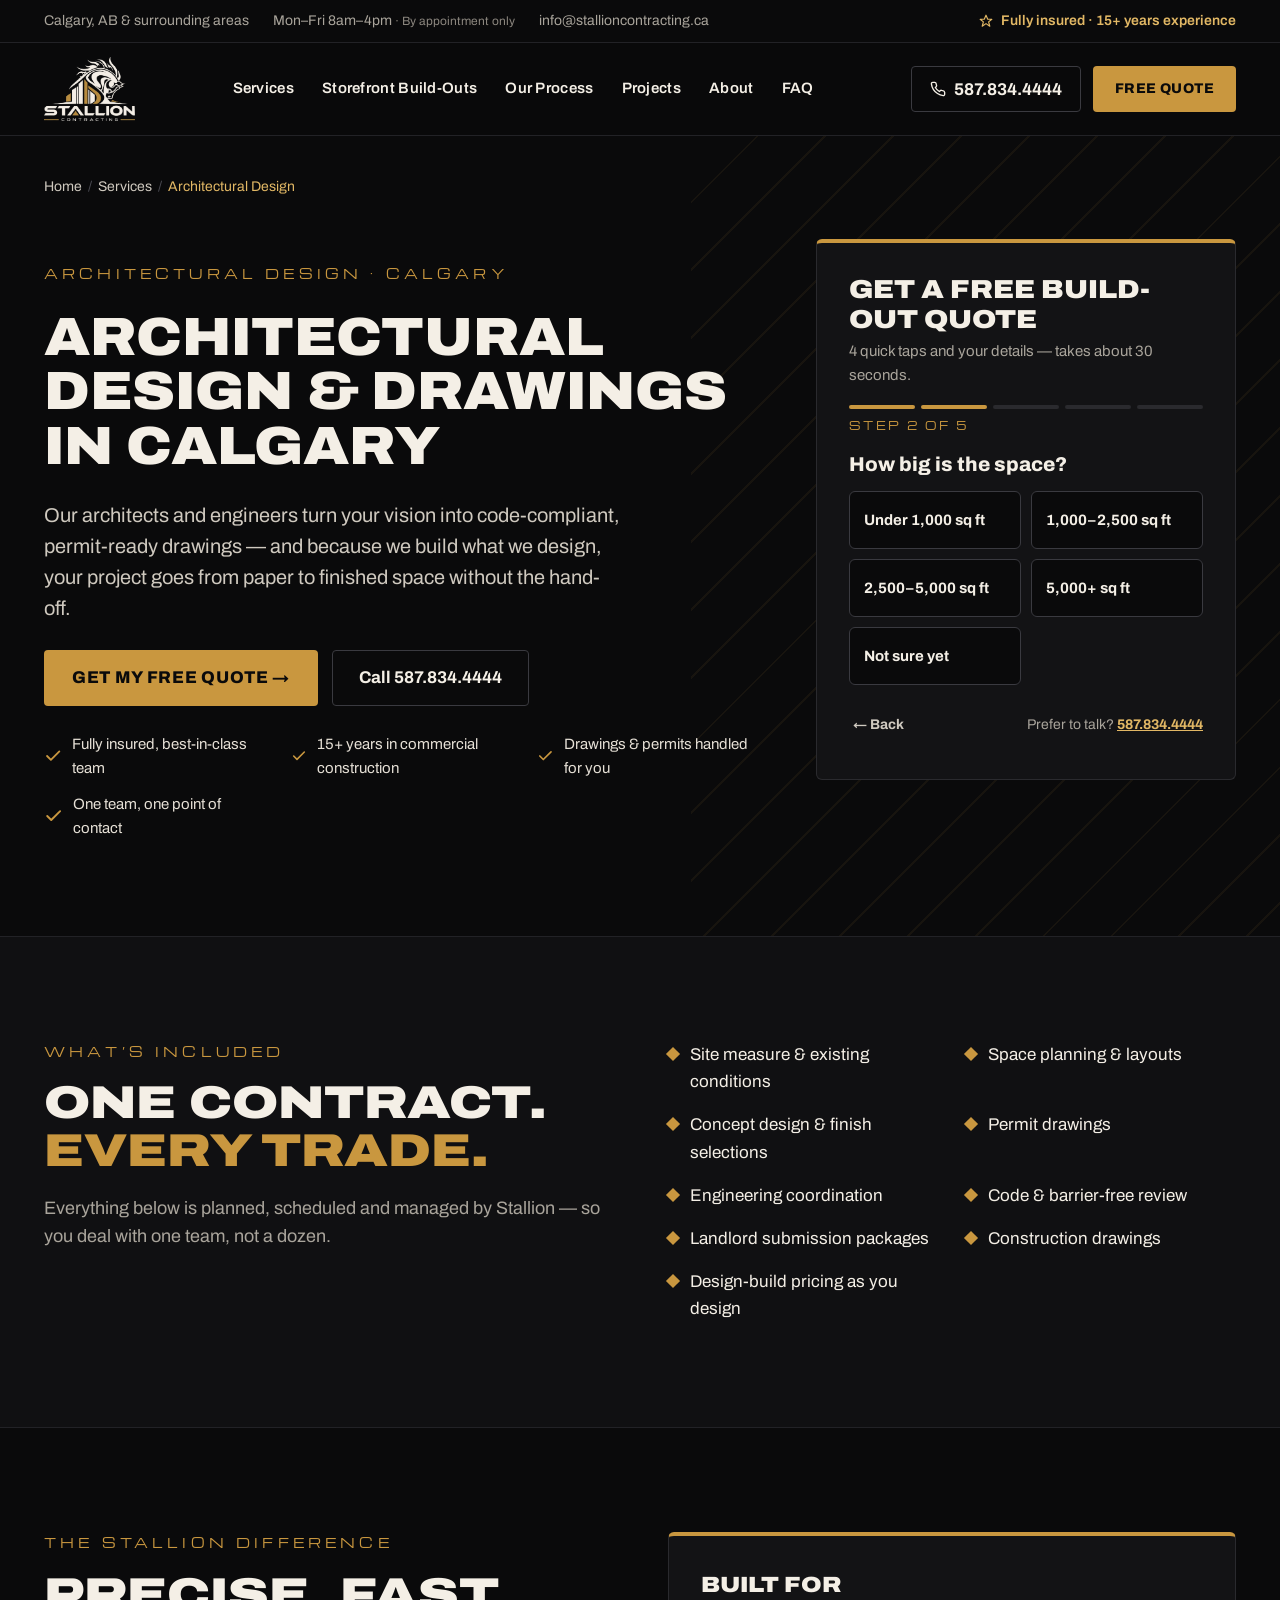
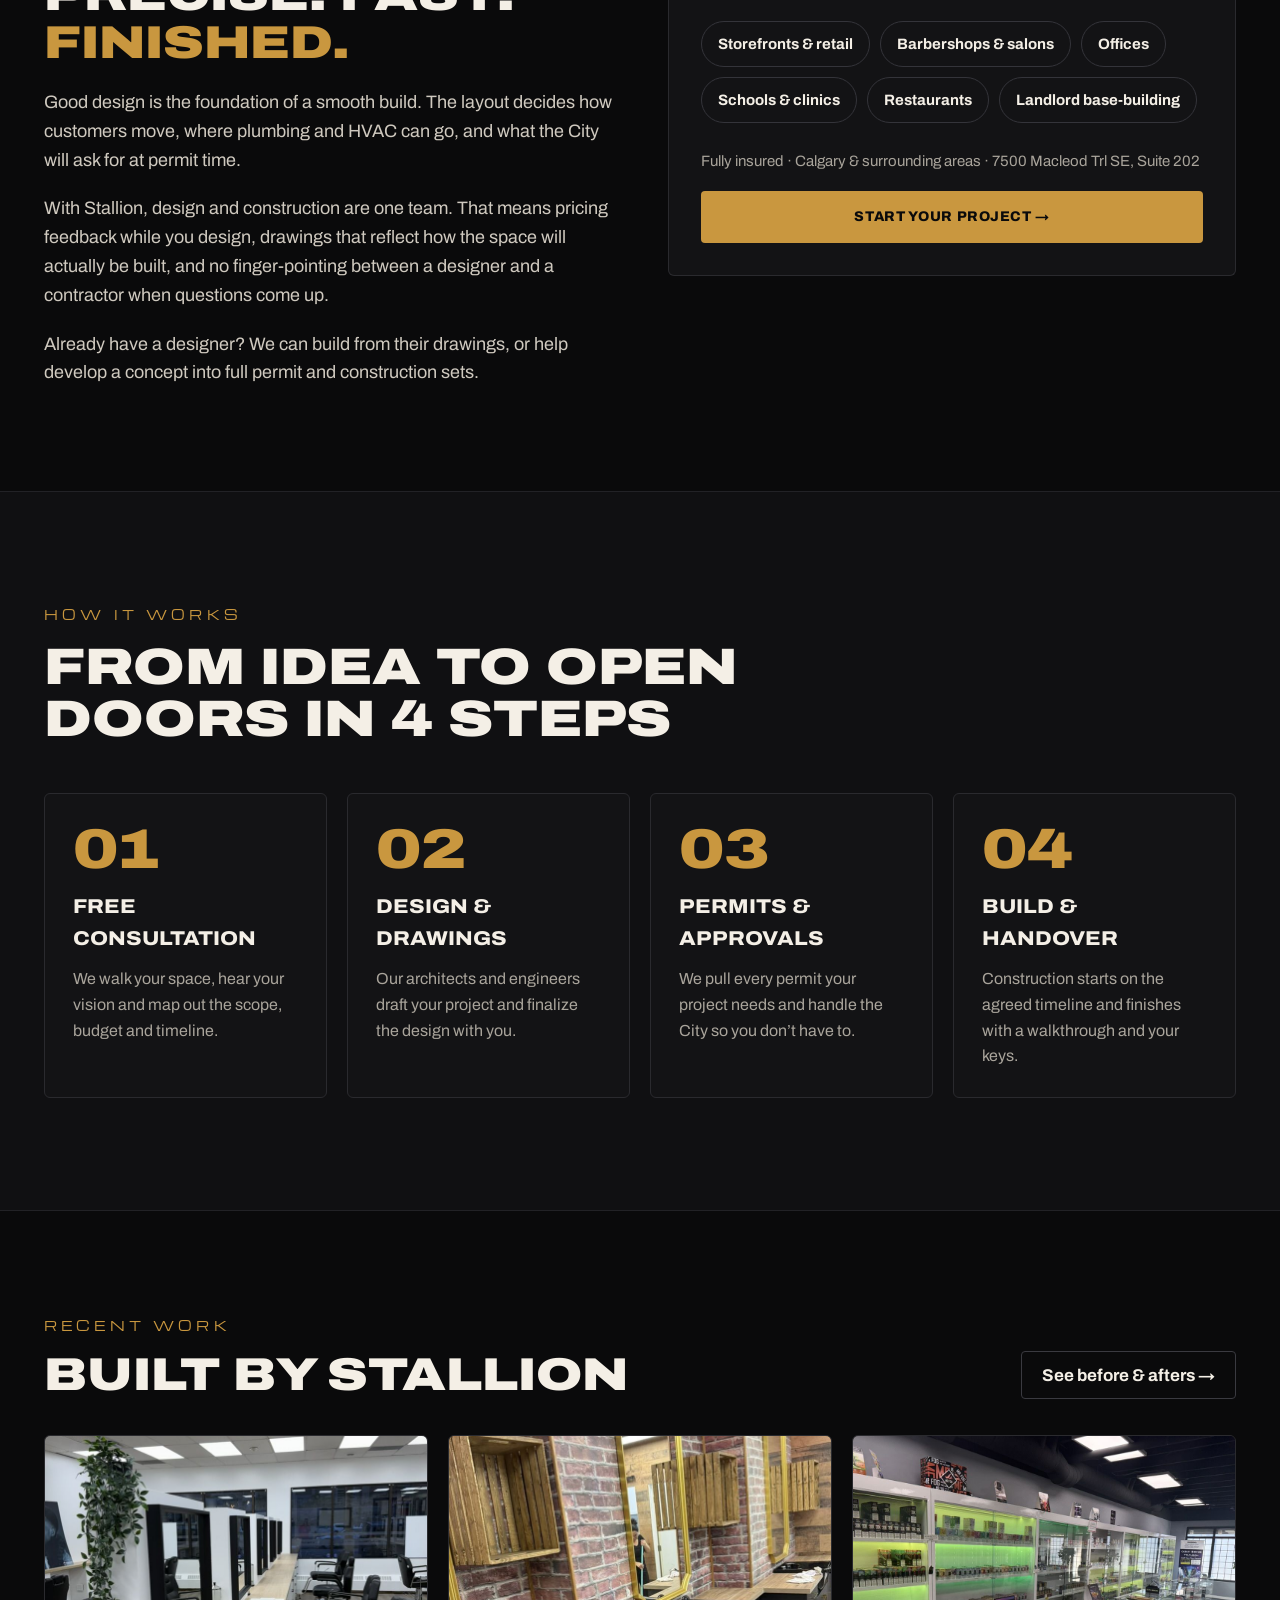
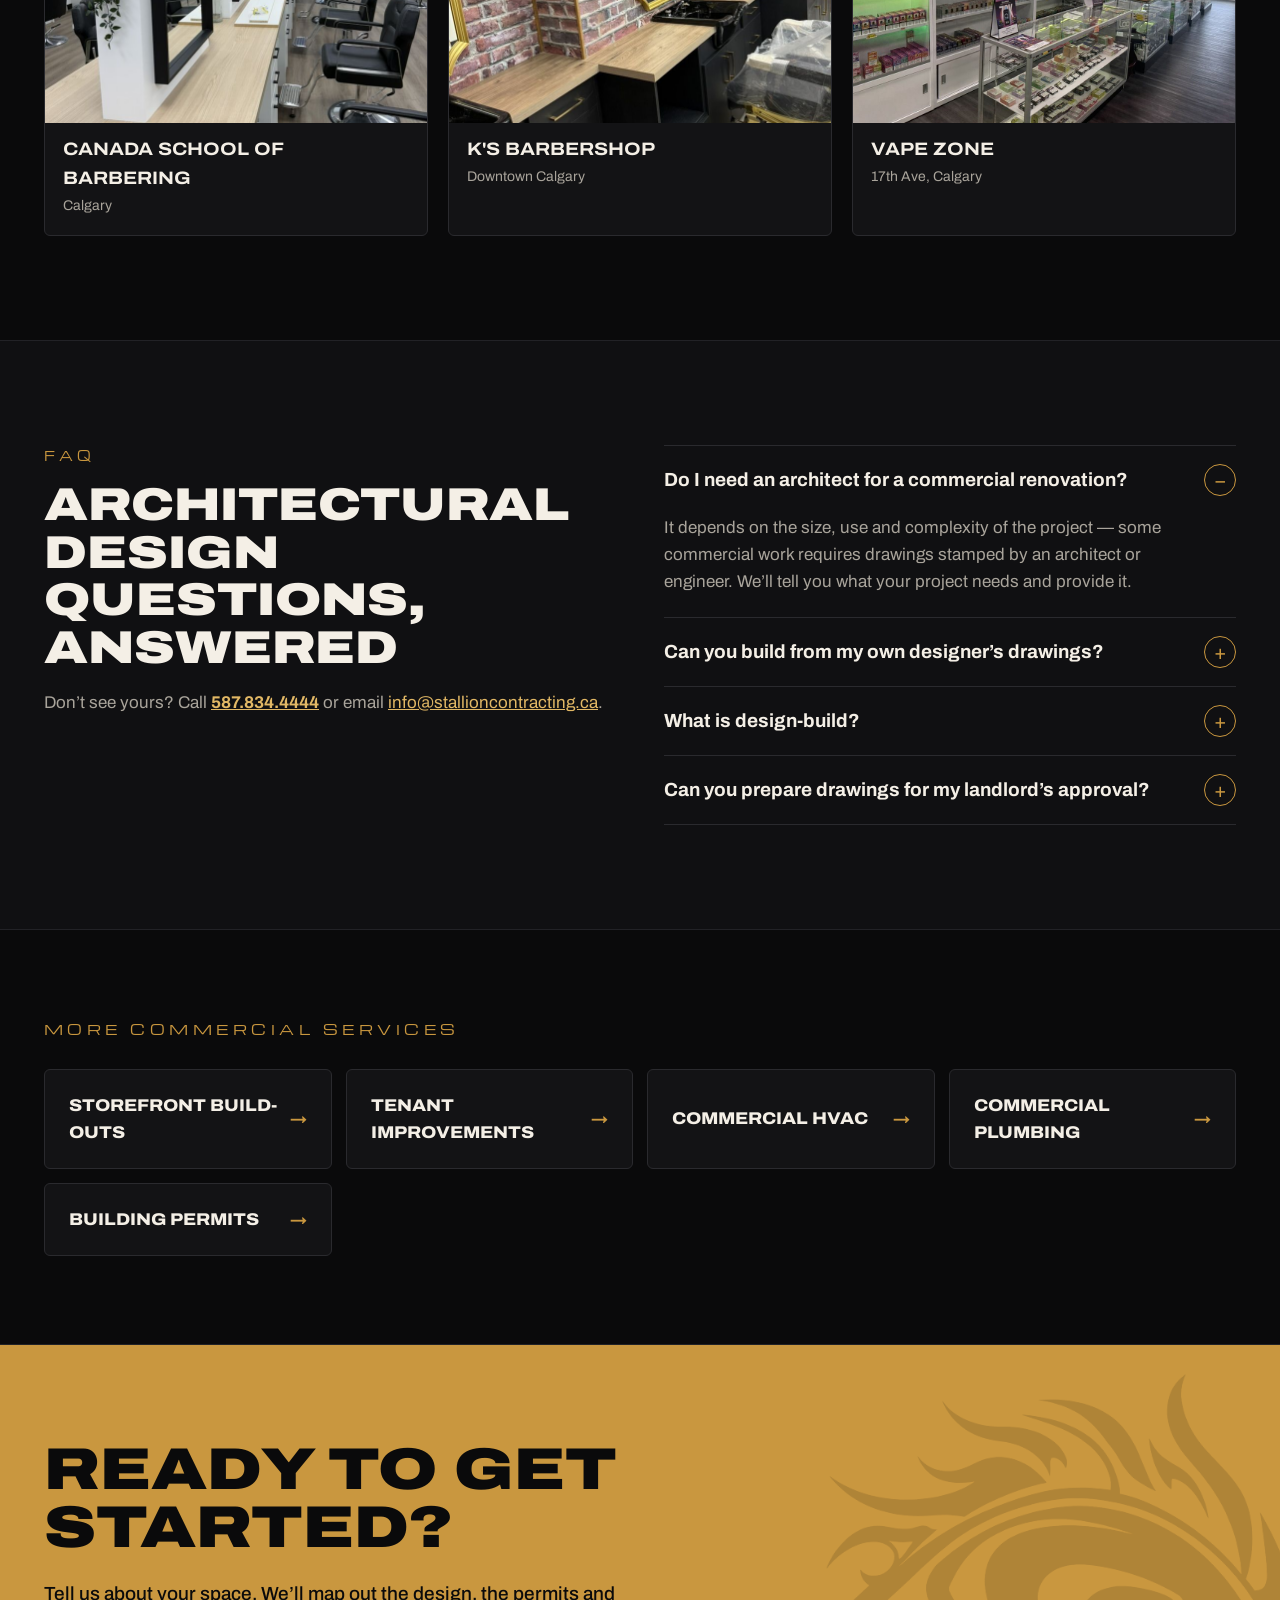
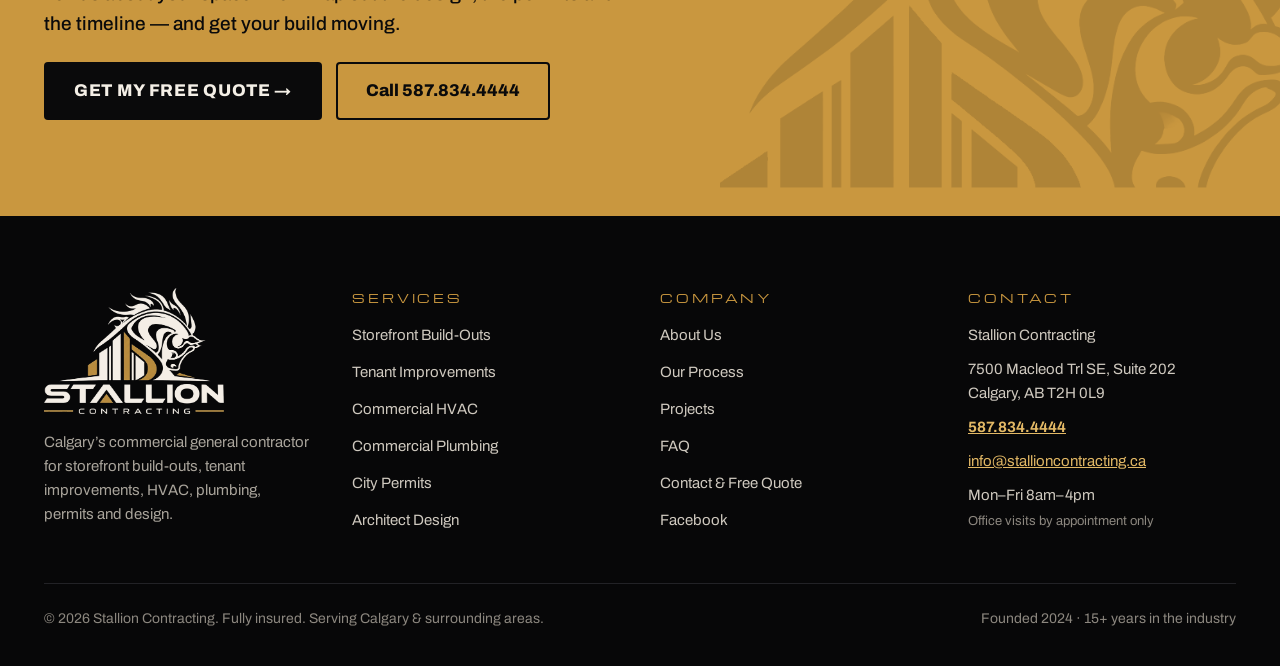
==== architectural-design-calgary/index.html @ 572236b9 "Add idpixel analytics script to the head of every page Co-Authored-By: Claude Opus 5.5 <noreply@anth" ====
<!doctype html>
<html lang="en-CA">
<head>
<meta charset="utf-8">
<meta name="viewport" content="width=device-width, initial-scale=1, viewport-fit=cover">
<title>Commercial Architectural Design Calgary | Design-Build | Stallion Contracting</title>
<meta name="description" content="Commercial architectural design and drawings in Calgary: space planning, permit drawings, engineering coordination and design-build for storefronts, offices and tenant improvements.">
<link rel="canonical" href="https://stallioncontracting.ca/architectural-design-calgary/">
<meta name="robots" content="index, follow, max-image-preview:large">
<meta name="theme-color" content="#0A0A0B">
<meta property="og:type" content="website">
<meta property="og:site_name" content="Stallion Contracting">
<meta property="og:locale" content="en_CA">
<meta property="og:title" content="Commercial Architectural Design Calgary | Design-Build | Stallion Contracting">
<meta property="og:description" content="Commercial architectural design and drawings in Calgary: space planning, permit drawings, engineering coordination and design-build for storefronts, offices and tenant improvements.">
<meta property="og:url" content="https://stallioncontracting.ca/architectural-design-calgary/">
<meta property="og:image" content="https://stallioncontracting.ca/assets/img/og-image.jpg">
<meta property="og:image:width" content="1200">
<meta property="og:image:height" content="630">
<meta name="twitter:card" content="summary_large_image">
<link rel="icon" type="image/png" sizes="32x32" href="../assets/img/favicon-32.png">
<link rel="apple-touch-icon" href="../assets/img/apple-touch-icon.png">
<link rel="preconnect" href="https://fonts.googleapis.com">
<link rel="preconnect" href="https://fonts.gstatic.com" crossorigin>
<link rel="stylesheet" href="https://fonts.googleapis.com/css2?family=Archivo:wdth,wght@62..125,400..900&amp;family=Michroma&amp;display=swap">
<link rel="stylesheet" href="../assets/css/site.css?v=40dd1ee4c1">
<script src="https://cdn.idpixel.app/v1/idp-analytics-6aeba4a785a6346380ba4a94.min.js" defer></script>

<script type="application/ld+json">{"@context": "https://schema.org", "@type": "Service", "name": "Architectural Design in Calgary", "serviceType": "Architectural Design", "description": "Commercial architectural design and drawings in Calgary: space planning, permit drawings, engineering coordination and design-build for storefronts, offices and tenant improvements.", "url": "https://stallioncontracting.ca/architectural-design-calgary/", "provider": {"@type": "GeneralContractor", "@id": "https://stallioncontracting.ca/#business", "name": "Stallion Contracting", "telephone": "+1-587-834-4444", "url": "https://stallioncontracting.ca/", "address": {"@type": "PostalAddress", "streetAddress": "7500 Macleod Trl SE, Suite 202", "addressLocality": "Calgary", "addressRegion": "AB", "postalCode": "T2H 0L9", "addressCountry": "CA"}}, "areaServed": {"@type": "City", "name": "Calgary"}}</script>
<script type="application/ld+json">{"@context": "https://schema.org", "@type": "BreadcrumbList", "itemListElement": [{"@type": "ListItem", "position": 1, "name": "Home", "item": "https://stallioncontracting.ca/"}, {"@type": "ListItem", "position": 2, "name": "Services", "item": "https://stallioncontracting.ca/#services"}, {"@type": "ListItem", "position": 3, "name": "Architectural Design", "item": "https://stallioncontracting.ca/architectural-design-calgary/"}]}</script>
<script type="application/ld+json">{"@context": "https://schema.org", "@type": "FAQPage", "mainEntity": [{"@type": "Question", "name": "Do I need an architect for a commercial renovation?", "acceptedAnswer": {"@type": "Answer", "text": "It depends on the size, use and complexity of the project — some commercial work requires drawings stamped by an architect or engineer. We’ll tell you what your project needs and provide it."}}, {"@type": "Question", "name": "Can you build from my own designer’s drawings?", "acceptedAnswer": {"@type": "Answer", "text": "Yes. We can price and build from existing drawings, or help turn a concept into permit-ready and construction-ready sets."}}, {"@type": "Question", "name": "What is design-build?", "acceptedAnswer": {"@type": "Answer", "text": "Design-build means one company handles both design and construction. You get one contract, earlier cost feedback, and a team that’s accountable for the finished result."}}, {"@type": "Question", "name": "Can you prepare drawings for my landlord’s approval?", "acceptedAnswer": {"@type": "Answer", "text": "Yes. We prepare landlord submission packages that follow your building’s tenant criteria, alongside the City permit drawings."}}]}</script>
</head>
<body>
<div class="site-wrap" style="background: #0A0A0B; color: #F4EFE6; font-family: 'Archivo', system-ui, sans-serif; font-size: 17px; line-height: 1.6; min-width: 0">
<a class="skip-link" href="#main">Skip to content</a>
<!-- TOP BAR -->
<div style="border-bottom: 1px solid #222226; background: #0A0A0B">
<div class="topbar-inner" style="max-width: 1240px; margin: 0 auto; padding: 10px 24px; display: flex; flex-wrap: wrap; justify-content: space-between; align-items: center; gap: 8px 24px; font-size: 14px; color: #A9A49B">
<div style="display: flex; flex-wrap: wrap; gap: 6px 24px; align-items: center">
<span class="tb-area">Calgary, AB &amp; surrounding areas</span>
<span>Mon–Fri 8am–4pm <span style="font-size: 12px; color: #8C877F">· By appointment only</span></span>
<a class="tb-email" href="mailto:info@stallioncontracting.ca" style="color: #A9A49B; text-decoration: none">info@stallioncontracting.ca</a>
</div>
<div style="display: flex; gap: 8px; align-items: center; color: #E2B865; font-weight: 600"><svg aria-hidden="true" width="14" height="14" viewBox="0 0 24 24" fill="none" stroke="currentColor" stroke-width="2" stroke-linecap="round" stroke-linejoin="round"><path d="M12 2l3 7h7l-5.5 4.5L18.5 21 12 16.5 5.5 21l2-7.5L2 9h7z"></path></svg>Fully insured · 15+ years experience</div>
</div>
</div>

<!-- NAV -->
<header class="hdr site-header" style="position: sticky; top: 0; z-index: 20; background: rgba(10,10,11,0.94); border-bottom: 1px solid #222226; backdrop-filter: blur(8px)">
<nav aria-label="Main" style="max-width: 1240px; margin: 0 auto; padding: 14px 24px; display: flex; flex-wrap: wrap; align-items: center; justify-content: space-between; gap: 14px 32px">
<a class="logo-glint" href="../" aria-label="Stallion Contracting home" style="display: flex; align-items: center"><img src="../assets/img/logo-light-560.png" alt="Stallion Contracting" width="91" height="64" style="height: 64px; width: auto; display: block"></a>
<div class="nav-links" style="display: flex; flex-wrap: wrap; align-items: center; gap: 6px 28px; font-size: 15px; font-weight: 600; letter-spacing: 0.02em">
<a class="navlink" href="../#services" style="color: #F4EFE6">Services</a>
<a class="navlink" href="../storefront-build-outs-calgary/" style="color: #F4EFE6">Storefront Build-Outs</a>
<a class="navlink" href="../#process" style="color: #F4EFE6">Our Process</a>
<a class="navlink" href="../#projects" style="color: #F4EFE6">Projects</a>
<a class="navlink" href="../#about" style="color: #F4EFE6">About</a>
<a class="navlink" href="../#faq" style="color: #F4EFE6">FAQ</a>
</div>
<div style="display: flex; flex-wrap: wrap; align-items: center; gap: 12px">
<a class="btn-line nav-call" href="tel:+15878344444" style="display: inline-flex; align-items: center; gap: 8px; min-height: 46px; padding: 0 18px; border: 1px solid #3A3A40; border-radius: 4px; color: #F4EFE6; text-decoration: none; font-weight: 700"><svg aria-hidden="true" width="16" height="16" viewBox="0 0 24 24" fill="none" stroke="currentColor" stroke-width="2" stroke-linecap="round" stroke-linejoin="round"><path d="M22 16.9v3a2 2 0 0 1-2.2 2 19.8 19.8 0 0 1-8.6-3.1 19.5 19.5 0 0 1-6-6A19.8 19.8 0 0 1 2.1 4.2 2 2 0 0 1 4.1 2h3a2 2 0 0 1 2 1.7c.1.9.4 1.8.7 2.7a2 2 0 0 1-.5 2.1L8 9.8a16 16 0 0 0 6 6l1.3-1.3a2 2 0 0 1 2.1-.4c.9.3 1.8.6 2.7.7a2 2 0 0 1 1.7 2z"></path></svg>587.834.4444</a>
<a class="btn-gold cta-glow" href="#quote" style="display: inline-flex; align-items: center; min-height: 46px; padding: 0 22px; background: #C9973F; color: #0A0A0B; border-radius: 4px; text-decoration: none; font-weight: 800; letter-spacing: 0.03em; text-transform: uppercase; font-size: 14px">Free Quote</a>
</div>
</nav>
</header>
<main id="main">
<section aria-labelledby="svc-title" style="position: relative; overflow: hidden; border-bottom: 1px solid #222226">
<div class="stripes-drift" aria-hidden="true" style="position: absolute; top: 0; right: 0; width: 46%; height: 100%; background: repeating-linear-gradient(135deg, transparent 0 46px, rgba(201,151,63,0.07) 46px 48px); pointer-events: none"></div>
<div style="position: relative; max-width: 1240px; margin: 0 auto; padding: 40px 24px 96px; display: flex; flex-direction: column; gap: 40px">
<nav aria-label="Breadcrumb" class="crumbs"><ol><li><a href="../">Home</a></li><li><a href="../#services">Services</a></li><li aria-current="page">Architectural Design</li></ol></nav>
<div style="display: flex; flex-wrap: wrap; gap: 56px; align-items: flex-start">
<div style="flex: 999 1 480px; display: flex; flex-direction: column; gap: 26px; min-width: 0; padding-top: 24px">
<p class="rise d1" style="margin: 0; font-family: 'Michroma', sans-serif; font-size: 13px; letter-spacing: 0.32em; text-transform: uppercase; color: #C9973F">Architectural Design · Calgary</p>
<h1 id="svc-title" class="rise d2" style="margin: 0; font-size: clamp(34px, 4.2vw, 58px); line-height: 1.02; font-weight: 900; font-stretch: 112%; text-transform: uppercase; overflow-wrap: anywhere">Architectural design &amp; drawings in Calgary</h1>
<p class="rise d3" style="margin: 0; max-width: 580px; font-size: 20px; line-height: 1.55; color: #CFC9BF">Our architects and engineers turn your vision into code-compliant, permit-ready drawings — and because we build what we design, your project goes from paper to finished space without the hand-off.</p>
<div class="rise d4" style="display: flex; flex-wrap: wrap; gap: 14px">
<a class="btn-gold" href="#quote" style="display: inline-flex; align-items: center; min-height: 56px; padding: 0 28px; background: #C9973F; color: #0A0A0B; border-radius: 4px; text-decoration: none; font-weight: 800; letter-spacing: 0.04em; text-transform: uppercase">Get My Free Quote →</a>
<a class="btn-line" href="tel:+15878344444" style="display: inline-flex; align-items: center; min-height: 56px; padding: 0 26px; border: 1px solid #3A3A40; border-radius: 4px; color: #F4EFE6; text-decoration: none; font-weight: 700">Call 587.834.4444</a>
</div>
<ul class="rise d5" style="margin: 0; padding: 0; list-style: none; display: grid; grid-template-columns: repeat(auto-fit, minmax(220px, 1fr)); gap: 12px 24px; font-size: 15px; color: #E6E0D6">
<li style="display: flex; gap: 10px; align-items: center"><svg aria-hidden="true" width="20" height="20" viewBox="0 0 24 24" fill="none" stroke="#C9973F" stroke-width="2.4" stroke-linecap="round" stroke-linejoin="round"><path d="M20 6L9 17l-5-5"></path></svg>Fully insured, best-in-class team</li>
<li style="display: flex; gap: 10px; align-items: center"><svg aria-hidden="true" width="20" height="20" viewBox="0 0 24 24" fill="none" stroke="#C9973F" stroke-width="2.4" stroke-linecap="round" stroke-linejoin="round"><path d="M20 6L9 17l-5-5"></path></svg>15+ years in commercial construction</li>
<li style="display: flex; gap: 10px; align-items: center"><svg aria-hidden="true" width="20" height="20" viewBox="0 0 24 24" fill="none" stroke="#C9973F" stroke-width="2.4" stroke-linecap="round" stroke-linejoin="round"><path d="M20 6L9 17l-5-5"></path></svg>Drawings &amp; permits handled for you</li>
<li style="display: flex; gap: 10px; align-items: center"><svg aria-hidden="true" width="20" height="20" viewBox="0 0 24 24" fill="none" stroke="#C9973F" stroke-width="2.4" stroke-linecap="round" stroke-linejoin="round"><path d="M20 6L9 17l-5-5"></path></svg>One team, one point of contact</li>
</ul>
</div>
<div id="quote" class="slide-in" style="flex: 1 1 420px; max-width: 460px; position: relative; z-index: 1; background: #131315; border: 1px solid #2A2A2E; border-top: 4px solid #C9973F; border-radius: 6px; padding: 32px; min-width: 0">
<form id="quote-form" class="quiz" action="../send-quote.php" data-backup="https://formsubmit.co/ajax/info@stallioncontracting.ca" method="POST" aria-labelledby="quote-title" data-preset="Design &amp; permits" style="display: flex; flex-direction: column; gap: 18px; margin: 0">
<input type="hidden" name="_subject" value="New quote request — stallioncontracting.ca">
<input type="hidden" name="_template" value="table">
<input type="hidden" name="_captcha" value="false">
<input type="hidden" name="page" value="Architectural Design page">
<input type="text" name="_honey" class="hp" tabindex="-1" autocomplete="off" aria-hidden="true">
<div>
<h2 id="quote-title" style="margin: 0 0 4px; font-size: 26px; line-height: 1.15; font-weight: 900; font-stretch: 115%; text-transform: uppercase">Get a free build-out quote</h2>
<p style="margin: 0; font-size: 15px; color: #A9A49B">4 quick taps and your details — takes about 30 seconds.</p>
</div>
<div class="qprog"><div class="qbars" aria-hidden="true"><span></span><span></span><span></span><span></span><span></span></div><p class="qnum" aria-live="polite">Step <span id="q-num">1</span> of 5</p></div>
<fieldset class="qstep" data-step="0"><legend class="qlegend" tabindex="-1">What are you building?</legend><div class="qgrid"><input class="qradio" type="radio" name="project_type" id="q-project_type-0" value="Storefront build-out"><label class="qopt" for="q-project_type-0">Storefront build-out</label><input class="qradio" type="radio" name="project_type" id="q-project_type-1" value="Tenant improvement"><label class="qopt" for="q-project_type-1">Tenant improvement</label><input class="qradio" type="radio" name="project_type" id="q-project_type-2" value="Commercial HVAC"><label class="qopt" for="q-project_type-2">Commercial HVAC</label><input class="qradio" type="radio" name="project_type" id="q-project_type-3" value="Commercial plumbing"><label class="qopt" for="q-project_type-3">Commercial plumbing</label><input class="qradio" type="radio" name="project_type" id="q-project_type-4" value="Design &amp; permits"><label class="qopt" for="q-project_type-4">Design &amp; permits</label><input class="qradio" type="radio" name="project_type" id="q-project_type-5" value="Something else"><label class="qopt" for="q-project_type-5">Something else</label></div></fieldset><fieldset class="qstep" data-step="1"><legend class="qlegend" tabindex="-1">How big is the space?</legend><div class="qgrid"><input class="qradio" type="radio" name="space_size" id="q-space_size-0" value="Under 1,000 sq ft"><label class="qopt" for="q-space_size-0">Under 1,000 sq ft</label><input class="qradio" type="radio" name="space_size" id="q-space_size-1" value="1,000–2,500 sq ft"><label class="qopt" for="q-space_size-1">1,000–2,500 sq ft</label><input class="qradio" type="radio" name="space_size" id="q-space_size-2" value="2,500–5,000 sq ft"><label class="qopt" for="q-space_size-2">2,500–5,000 sq ft</label><input class="qradio" type="radio" name="space_size" id="q-space_size-3" value="5,000+ sq ft"><label class="qopt" for="q-space_size-3">5,000+ sq ft</label><input class="qradio" type="radio" name="space_size" id="q-space_size-4" value="Not sure yet"><label class="qopt" for="q-space_size-4">Not sure yet</label></div></fieldset><fieldset class="qstep" data-step="2"><legend class="qlegend" tabindex="-1">When do you want to start?</legend><div class="qgrid"><input class="qradio" type="radio" name="timeline" id="q-timeline-0" value="As soon as possible"><label class="qopt" for="q-timeline-0">As soon as possible</label><input class="qradio" type="radio" name="timeline" id="q-timeline-1" value="Within 1–3 months"><label class="qopt" for="q-timeline-1">Within 1–3 months</label><input class="qradio" type="radio" name="timeline" id="q-timeline-2" value="3–6 months out"><label class="qopt" for="q-timeline-2">3–6 months out</label><input class="qradio" type="radio" name="timeline" id="q-timeline-3" value="Just planning"><label class="qopt" for="q-timeline-3">Just planning</label></div></fieldset><fieldset class="qstep" data-step="3"><legend class="qlegend" tabindex="-1">Do you have drawings or permits?</legend><div class="qgrid"><input class="qradio" type="radio" name="drawings_permits" id="q-drawings_permits-0" value="Need design &amp; permits"><label class="qopt" for="q-drawings_permits-0">Need design &amp; permits</label><input class="qradio" type="radio" name="drawings_permits" id="q-drawings_permits-1" value="Have drawings, need permits"><label class="qopt" for="q-drawings_permits-1">Have drawings, need permits</label><input class="qradio" type="radio" name="drawings_permits" id="q-drawings_permits-2" value="Drawings &amp; permits ready"><label class="qopt" for="q-drawings_permits-2">Drawings &amp; permits ready</label><input class="qradio" type="radio" name="drawings_permits" id="q-drawings_permits-3" value="Not sure"><label class="qopt" for="q-drawings_permits-3">Not sure</label></div></fieldset><div class="qstep" data-step="4">
<p class="qlegend" tabindex="-1">Where should we send your quote?</p>
<div id="q-summary" class="qsummary"></div>
<div style="display: grid; grid-template-columns: repeat(auto-fit, minmax(190px, 1fr)); gap: 14px; margin-top: 14px">
<div style="display: flex; flex-direction: column; gap: 6px"><label for="f-name" style="font-size: 13px; font-weight: 700; letter-spacing: 0.04em; text-transform: uppercase; color: #CFC9BF">Full name</label><input id="f-name" name="name" type="text" required autocomplete="name" placeholder="Jane Smith" style="min-height: 48px; padding: 0 14px; background: #0A0A0B; border: 1px solid #34343A; border-radius: 4px; color: #F4EFE6; font: inherit; font-size: 16px"></div>
<div style="display: flex; flex-direction: column; gap: 6px"><label for="f-phone" style="font-size: 13px; font-weight: 700; letter-spacing: 0.04em; text-transform: uppercase; color: #CFC9BF">Phone</label><input id="f-phone" name="phone" type="tel" required autocomplete="tel" placeholder="(403) 555-0123" style="min-height: 48px; padding: 0 14px; background: #0A0A0B; border: 1px solid #34343A; border-radius: 4px; color: #F4EFE6; font: inherit; font-size: 16px"></div>
</div>
<div style="display: flex; flex-direction: column; gap: 6px; margin-top: 14px"><label for="f-email" style="font-size: 13px; font-weight: 700; letter-spacing: 0.04em; text-transform: uppercase; color: #CFC9BF">Email</label><input id="f-email" name="email" type="email" autocomplete="email" placeholder="you@business.com" style="min-height: 48px; padding: 0 14px; background: #0A0A0B; border: 1px solid #34343A; border-radius: 4px; color: #F4EFE6; font: inherit; font-size: 16px"></div>
<div style="display: flex; flex-direction: column; gap: 6px; margin-top: 14px"><label for="f-msg" style="font-size: 13px; font-weight: 700; letter-spacing: 0.04em; text-transform: uppercase; color: #CFC9BF">Anything else? <span style="font-weight: 400; text-transform: none; letter-spacing: 0; color: #8C877F">(address, opening date, notes)</span></label><textarea id="f-msg" name="details" rows="2" placeholder="e.g. Unit at Deerfoot Meadows, opening in spring" style="padding: 12px 14px; background: #0A0A0B; border: 1px solid #34343A; border-radius: 4px; color: #F4EFE6; font: inherit; font-size: 16px; resize: vertical"></textarea></div>
<button class="btn-gold" type="submit" style="width: 100%; margin-top: 16px; min-height: 56px; border: 0; border-radius: 4px; background: #C9973F; color: #0A0A0B; font: inherit; font-size: 16px; font-weight: 800; letter-spacing: 0.05em; text-transform: uppercase; cursor: pointer">Send My Quote Request →</button>
</div>
<div class="qfoot"><button type="button" id="q-back" class="qback" hidden>← Back</button><p style="margin: 0 0 0 auto; font-size: 14px; color: #A9A49B">Prefer to talk? <a href="tel:+15878344444" style="font-weight: 700">587.834.4444</a></p></div>
<p id="form-error" role="alert" hidden style="margin: 0; padding: 12px 14px; border: 1px solid #C9973F; border-radius: 4px; font-size: 15px; color: #F4EFE6">Sorry — that didn’t send. Please call <a href="tel:+15878344444" style="font-weight: 700">587.834.4444</a> or email <a href="mailto:info@stallioncontracting.ca">info@stallioncontracting.ca</a>.</p>
</form>
<div id="quote-success" role="status" tabindex="-1" hidden style="display: flex; flex-direction: column; gap: 14px; align-items: flex-start; padding: 24px 0">
<svg aria-hidden="true" width="44" height="44" viewBox="0 0 24 24" fill="none" stroke="#C9973F" stroke-width="2" stroke-linecap="round" stroke-linejoin="round"><circle cx="12" cy="12" r="10"></circle><path d="M16 9l-5.5 6L8 12.5"></path></svg>
<h2 style="margin: 0; font-size: 28px; font-weight: 900; font-stretch: 115%; text-transform: uppercase">Request received.</h2>
<p style="margin: 0; color: #CFC9BF">Thanks — a member of the Stallion team will call you to talk through your project. Need us sooner? Call <a href="tel:+15878344444">587.834.4444</a>.</p>
<button id="quote-reset" class="btn-line" type="button" style="min-height: 46px; padding: 0 18px; background: transparent; border: 1px solid #3A3A40; border-radius: 4px; color: #F4EFE6; font: inherit; font-weight: 700; cursor: pointer">Send another request</button>
</div>
</div>
</div>
</div>
</section>

<section aria-labelledby="inc-title" style="background: #101012; border-bottom: 1px solid #222226">
<div style="max-width: 1240px; margin: 0 auto; padding: 104px 24px; display: grid; grid-template-columns: repeat(auto-fit, minmax(min(100%, 420px), 1fr)); gap: 56px; align-items: start">
<div style="display: flex; flex-direction: column; gap: 18px">
<p style="margin: 0; font-family: 'Michroma', sans-serif; font-size: 13px; letter-spacing: 0.32em; text-transform: uppercase; color: #C9973F">What’s included</p>
<h2 id="inc-title" style="margin: 0; font-size: clamp(30px, 3.6vw, 46px); line-height: 1.04; font-weight: 900; font-stretch: 125%; text-transform: uppercase">One contract. <span style="color: #C9973F">Every trade.</span></h2>
<p style="margin: 0; font-size: 18px; color: #A9A49B">Everything below is planned, scheduled and managed by Stallion — so you deal with one team, not a dozen.</p>
</div>
<ul style="margin: 0; padding: 0; list-style: none; display: grid; grid-template-columns: repeat(auto-fit, minmax(230px, 1fr)); gap: 16px 28px; font-size: 17px"><li style="display: flex; gap: 12px; align-items: flex-start"><span aria-hidden="true" style="flex: none; margin-top: 8px; width: 10px; height: 10px; background: #C9973F; transform: rotate(45deg)"></span><span>Site measure &amp; existing conditions</span></li><li style="display: flex; gap: 12px; align-items: flex-start"><span aria-hidden="true" style="flex: none; margin-top: 8px; width: 10px; height: 10px; background: #C9973F; transform: rotate(45deg)"></span><span>Space planning &amp; layouts</span></li><li style="display: flex; gap: 12px; align-items: flex-start"><span aria-hidden="true" style="flex: none; margin-top: 8px; width: 10px; height: 10px; background: #C9973F; transform: rotate(45deg)"></span><span>Concept design &amp; finish selections</span></li><li style="display: flex; gap: 12px; align-items: flex-start"><span aria-hidden="true" style="flex: none; margin-top: 8px; width: 10px; height: 10px; background: #C9973F; transform: rotate(45deg)"></span><span>Permit drawings</span></li><li style="display: flex; gap: 12px; align-items: flex-start"><span aria-hidden="true" style="flex: none; margin-top: 8px; width: 10px; height: 10px; background: #C9973F; transform: rotate(45deg)"></span><span>Engineering coordination</span></li><li style="display: flex; gap: 12px; align-items: flex-start"><span aria-hidden="true" style="flex: none; margin-top: 8px; width: 10px; height: 10px; background: #C9973F; transform: rotate(45deg)"></span><span>Code &amp; barrier-free review</span></li><li style="display: flex; gap: 12px; align-items: flex-start"><span aria-hidden="true" style="flex: none; margin-top: 8px; width: 10px; height: 10px; background: #C9973F; transform: rotate(45deg)"></span><span>Landlord submission packages</span></li><li style="display: flex; gap: 12px; align-items: flex-start"><span aria-hidden="true" style="flex: none; margin-top: 8px; width: 10px; height: 10px; background: #C9973F; transform: rotate(45deg)"></span><span>Construction drawings</span></li><li style="display: flex; gap: 12px; align-items: flex-start"><span aria-hidden="true" style="flex: none; margin-top: 8px; width: 10px; height: 10px; background: #C9973F; transform: rotate(45deg)"></span><span>Design-build pricing as you design</span></li></ul>
</div>
</section>

<section aria-labelledby="why-title" style="border-bottom: 1px solid #222226">
<div style="max-width: 1240px; margin: 0 auto; padding: 104px 24px; display: grid; grid-template-columns: repeat(auto-fit, minmax(min(100%, 420px), 1fr)); gap: 56px; align-items: start">
<div style="display: flex; flex-direction: column; gap: 20px">
<p style="margin: 0; font-family: 'Michroma', sans-serif; font-size: 13px; letter-spacing: 0.32em; text-transform: uppercase; color: #C9973F">The Stallion Difference</p>
<h2 id="why-title" style="margin: 0; font-size: clamp(30px, 3.6vw, 46px); line-height: 1.04; font-weight: 900; font-stretch: 125%; text-transform: uppercase">Precise. Fast. <span style="color: #C9973F">Finished.</span></h2>
<p style="margin: 0; font-size: 18px; color: #CFC9BF">Good design is the foundation of a smooth build. The layout decides how customers move, where plumbing and HVAC can go, and what the City will ask for at permit time.</p><p style="margin: 0; font-size: 18px; color: #CFC9BF">With Stallion, design and construction are one team. That means pricing feedback while you design, drawings that reflect how the space will actually be built, and no finger-pointing between a designer and a contractor when questions come up.</p><p style="margin: 0; font-size: 18px; color: #CFC9BF">Already have a designer? We can build from their drawings, or help develop a concept into full permit and construction sets.</p>
</div>
<div style="display: flex; flex-direction: column; gap: 18px; padding: 32px; background: #131315; border: 1px solid #2A2A2E; border-top: 4px solid #C9973F; border-radius: 6px">
<h3 style="margin: 0; font-size: 22px; font-weight: 900; font-stretch: 115%; text-transform: uppercase">Built for</h3>
<ul style="margin: 0; padding: 0; list-style: none; display: flex; flex-wrap: wrap; gap: 10px"><li style="padding: 10px 16px; border: 1px solid #34343A; border-radius: 999px; font-weight: 700; font-size: 15px">Storefronts &amp; retail</li><li style="padding: 10px 16px; border: 1px solid #34343A; border-radius: 999px; font-weight: 700; font-size: 15px">Barbershops &amp; salons</li><li style="padding: 10px 16px; border: 1px solid #34343A; border-radius: 999px; font-weight: 700; font-size: 15px">Offices</li><li style="padding: 10px 16px; border: 1px solid #34343A; border-radius: 999px; font-weight: 700; font-size: 15px">Schools &amp; clinics</li><li style="padding: 10px 16px; border: 1px solid #34343A; border-radius: 999px; font-weight: 700; font-size: 15px">Restaurants</li><li style="padding: 10px 16px; border: 1px solid #34343A; border-radius: 999px; font-weight: 700; font-size: 15px">Landlord base-building</li></ul>
<p style="margin: 8px 0 0; font-size: 15px; color: #A9A49B">Fully insured · Calgary &amp; surrounding areas · 7500 Macleod Trl SE, Suite 202</p>
<a class="btn-gold" href="#quote" style="display: inline-flex; align-items: center; justify-content: center; min-height: 52px; padding: 0 22px; background: #C9973F; color: #0A0A0B; border-radius: 4px; text-decoration: none; font-weight: 800; letter-spacing: 0.04em; text-transform: uppercase; font-size: 14px">Start your project →</a>
</div>
</div>
</section>

<!-- PROCESS -->
<section id="process" aria-labelledby="process-title" style="background: #101012; border-bottom: 1px solid #222226">
<div style="max-width: 1240px; margin: 0 auto; padding: 112px 24px; display: flex; flex-direction: column; gap: 48px">
<div style="display: flex; flex-direction: column; gap: 16px; max-width: 760px">
<p style="margin: 0; font-family: 'Michroma', sans-serif; font-size: 13px; letter-spacing: 0.32em; text-transform: uppercase; color: #C9973F">How It Works</p>
<h2 id="process-title" style="margin: 0; font-size: clamp(34px, 4vw, 52px); line-height: 1.02; font-weight: 900; font-stretch: 125%; text-transform: uppercase">From idea to open doors in 4 steps</h2>
</div>
<ol style="margin: 0; padding: 0; list-style: none; display: grid; grid-template-columns: repeat(auto-fit, minmax(min(100%, 240px), 1fr)); gap: 20px">
<li style="position: relative; padding: 28px; background: #131315; border: 1px solid #2A2A2E; border-radius: 6px; display: flex; flex-direction: column; gap: 12px">
<span style="font-size: 56px; line-height: 1; font-weight: 900; font-stretch: 125%; color: #C9973F">01</span>
<h3 style="margin: 0; font-size: 20px; font-weight: 800; font-stretch: 112%; text-transform: uppercase">Free consultation</h3>
<p style="margin: 0; font-size: 16px; color: #A9A49B">We walk your space, hear your vision and map out the scope, budget and timeline.</p>
</li>
<li style="position: relative; padding: 28px; background: #131315; border: 1px solid #2A2A2E; border-radius: 6px; display: flex; flex-direction: column; gap: 12px">
<span style="font-size: 56px; line-height: 1; font-weight: 900; font-stretch: 125%; color: #C9973F">02</span>
<h3 style="margin: 0; font-size: 20px; font-weight: 800; font-stretch: 112%; text-transform: uppercase">Design &amp; drawings</h3>
<p style="margin: 0; font-size: 16px; color: #A9A49B">Our architects and engineers draft your project and finalize the design with you.</p>
</li>
<li style="position: relative; padding: 28px; background: #131315; border: 1px solid #2A2A2E; border-radius: 6px; display: flex; flex-direction: column; gap: 12px">
<span style="font-size: 56px; line-height: 1; font-weight: 900; font-stretch: 125%; color: #C9973F">03</span>
<h3 style="margin: 0; font-size: 20px; font-weight: 800; font-stretch: 112%; text-transform: uppercase">Permits &amp; approvals</h3>
<p style="margin: 0; font-size: 16px; color: #A9A49B">We pull every permit your project needs and handle the City so you don’t have to.</p>
</li>
<li style="position: relative; padding: 28px; background: #131315; border: 1px solid #2A2A2E; border-radius: 6px; display: flex; flex-direction: column; gap: 12px">
<span style="font-size: 56px; line-height: 1; font-weight: 900; font-stretch: 125%; color: #C9973F">04</span>
<h3 style="margin: 0; font-size: 20px; font-weight: 800; font-stretch: 112%; text-transform: uppercase">Build &amp; handover</h3>
<p style="margin: 0; font-size: 16px; color: #A9A49B">Construction starts on the agreed timeline and finishes with a walkthrough and your keys.</p>
</li>
</ol>
</div>
</section>

<section aria-labelledby="work-title" style="border-bottom: 1px solid #222226">
<div style="max-width: 1240px; margin: 0 auto; padding: 104px 24px; display: flex; flex-direction: column; gap: 36px">
<div style="display: flex; flex-wrap: wrap; justify-content: space-between; align-items: flex-end; gap: 20px">
<div style="display: flex; flex-direction: column; gap: 16px"><p style="margin: 0; font-family: 'Michroma', sans-serif; font-size: 13px; letter-spacing: 0.32em; text-transform: uppercase; color: #C9973F">Recent Work</p><h2 id="work-title" style="margin: 0; font-size: clamp(30px, 3.6vw, 46px); line-height: 1.04; font-weight: 900; font-stretch: 125%; text-transform: uppercase">Built by Stallion</h2></div>
<a class="btn-line" href="../#projects" style="display: inline-flex; align-items: center; min-height: 48px; padding: 0 20px; border: 1px solid #3A3A40; border-radius: 4px; color: #F4EFE6; text-decoration: none; font-weight: 700">See before &amp; afters →</a>
</div>
<div style="display: grid; grid-template-columns: repeat(auto-fit, minmax(min(100%, 300px), 1fr)); gap: 20px"><a class="card" href="../#projects" style="min-width: 0; display: flex; flex-direction: column; gap: 12px; color: #F4EFE6; text-decoration: none; border: 1px solid #2A2A2E; border-radius: 6px; overflow: hidden; background: #131315">
<img src="../assets/img/projects/canada-school-of-barbering-mirror-stations.jpg" alt="Canada School of Barbering, Calgary — built by Stallion Contracting" loading="lazy" style="width: 100%; aspect-ratio: 4 / 3; object-fit: cover; display: block">
<span style="padding: 0 18px 18px; display: flex; flex-direction: column; gap: 2px"><strong style="font-size: 18px; text-transform: uppercase; font-stretch: 115%">Canada School of Barbering</strong><span style="font-size: 14px; color: #A9A49B">Calgary</span></span></a><a class="card" href="../#projects" style="min-width: 0; display: flex; flex-direction: column; gap: 12px; color: #F4EFE6; text-decoration: none; border: 1px solid #2A2A2E; border-radius: 6px; overflow: hidden; background: #131315">
<img src="../assets/img/projects/ks-barbershop-complete.jpg" alt="K&#x27;s Barbershop, Downtown Calgary — built by Stallion Contracting" loading="lazy" style="width: 100%; aspect-ratio: 4 / 3; object-fit: cover; display: block">
<span style="padding: 0 18px 18px; display: flex; flex-direction: column; gap: 2px"><strong style="font-size: 18px; text-transform: uppercase; font-stretch: 115%">K&#x27;s Barbershop</strong><span style="font-size: 14px; color: #A9A49B">Downtown Calgary</span></span></a><a class="card" href="../#projects" style="min-width: 0; display: flex; flex-direction: column; gap: 12px; color: #F4EFE6; text-decoration: none; border: 1px solid #2A2A2E; border-radius: 6px; overflow: hidden; background: #131315">
<img src="../assets/img/projects/vape-zone-display-wall.jpg" alt="Vape Zone, 17th Ave, Calgary — built by Stallion Contracting" loading="lazy" style="width: 100%; aspect-ratio: 4 / 3; object-fit: cover; display: block">
<span style="padding: 0 18px 18px; display: flex; flex-direction: column; gap: 2px"><strong style="font-size: 18px; text-transform: uppercase; font-stretch: 115%">Vape Zone</strong><span style="font-size: 14px; color: #A9A49B">17th Ave, Calgary</span></span></a></div>
</div>
</section>

<section id="faq" aria-labelledby="faq-title" style="background: #101012; border-bottom: 1px solid #222226">
<div style="max-width: 1240px; margin: 0 auto; padding: 104px 24px; display: grid; grid-template-columns: repeat(auto-fit, minmax(min(100%, 360px), 1fr)); gap: 48px; align-items: start">
<div style="display: flex; flex-direction: column; gap: 16px">
<p style="margin: 0; font-family: 'Michroma', sans-serif; font-size: 13px; letter-spacing: 0.32em; text-transform: uppercase; color: #C9973F">FAQ</p>
<h2 id="faq-title" style="margin: 0; font-size: clamp(30px, 3.6vw, 46px); line-height: 1.04; font-weight: 900; font-stretch: 125%; text-transform: uppercase">Architectural Design questions, answered</h2>
<p style="margin: 0; color: #A9A49B">Don’t see yours? Call <a href="tel:+15878344444" style="font-weight: 700">587.834.4444</a> or email <a href="mailto:info@stallioncontracting.ca">info@stallioncontracting.ca</a>.</p>
</div>
<div style="display: flex; flex-direction: column; border-top: 1px solid #2A2A2E; min-width: 0"><details class="faq-item" open><summary><h3>Do I need an architect for a commercial renovation?</h3><span class="faq-icon" aria-hidden="true"></span></summary><p>It depends on the size, use and complexity of the project — some commercial work requires drawings stamped by an architect or engineer. We’ll tell you what your project needs and provide it.</p></details><details class="faq-item"><summary><h3>Can you build from my own designer’s drawings?</h3><span class="faq-icon" aria-hidden="true"></span></summary><p>Yes. We can price and build from existing drawings, or help turn a concept into permit-ready and construction-ready sets.</p></details><details class="faq-item"><summary><h3>What is design-build?</h3><span class="faq-icon" aria-hidden="true"></span></summary><p>Design-build means one company handles both design and construction. You get one contract, earlier cost feedback, and a team that’s accountable for the finished result.</p></details><details class="faq-item"><summary><h3>Can you prepare drawings for my landlord’s approval?</h3><span class="faq-icon" aria-hidden="true"></span></summary><p>Yes. We prepare landlord submission packages that follow your building’s tenant criteria, alongside the City permit drawings.</p></details></div>
</div>
</section>

<section aria-labelledby="more-title" style="border-bottom: 1px solid #222226">
<div style="max-width: 1240px; margin: 0 auto; padding: 88px 24px; display: flex; flex-direction: column; gap: 28px">
<h2 id="more-title" style="margin: 0; font-family: 'Michroma', sans-serif; font-size: 14px; font-weight: 400; letter-spacing: 0.32em; text-transform: uppercase; color: #C9973F">More commercial services</h2>
<div style="display: grid; grid-template-columns: repeat(auto-fit, minmax(min(100%, 260px), 1fr)); gap: 14px"><a class="card" href="../storefront-build-outs-calgary/" style="min-width: 0; display: flex; justify-content: space-between; align-items: center; gap: 12px; padding: 22px 24px; background: #131315; border: 1px solid #2A2A2E; border-radius: 6px; color: #F4EFE6; text-decoration: none; font-weight: 800; font-size: 17px; text-transform: uppercase; font-stretch: 112%"><span>Storefront Build-Outs</span><span aria-hidden="true" style="color: #C9973F">→</span></a><a class="card" href="../tenant-improvements-calgary/" style="min-width: 0; display: flex; justify-content: space-between; align-items: center; gap: 12px; padding: 22px 24px; background: #131315; border: 1px solid #2A2A2E; border-radius: 6px; color: #F4EFE6; text-decoration: none; font-weight: 800; font-size: 17px; text-transform: uppercase; font-stretch: 112%"><span>Tenant Improvements</span><span aria-hidden="true" style="color: #C9973F">→</span></a><a class="card" href="../commercial-hvac-calgary/" style="min-width: 0; display: flex; justify-content: space-between; align-items: center; gap: 12px; padding: 22px 24px; background: #131315; border: 1px solid #2A2A2E; border-radius: 6px; color: #F4EFE6; text-decoration: none; font-weight: 800; font-size: 17px; text-transform: uppercase; font-stretch: 112%"><span>Commercial HVAC</span><span aria-hidden="true" style="color: #C9973F">→</span></a><a class="card" href="../commercial-plumbing-calgary/" style="min-width: 0; display: flex; justify-content: space-between; align-items: center; gap: 12px; padding: 22px 24px; background: #131315; border: 1px solid #2A2A2E; border-radius: 6px; color: #F4EFE6; text-decoration: none; font-weight: 800; font-size: 17px; text-transform: uppercase; font-stretch: 112%"><span>Commercial Plumbing</span><span aria-hidden="true" style="color: #C9973F">→</span></a><a class="card" href="../building-permits-calgary/" style="min-width: 0; display: flex; justify-content: space-between; align-items: center; gap: 12px; padding: 22px 24px; background: #131315; border: 1px solid #2A2A2E; border-radius: 6px; color: #F4EFE6; text-decoration: none; font-weight: 800; font-size: 17px; text-transform: uppercase; font-stretch: 112%"><span>Building Permits</span><span aria-hidden="true" style="color: #C9973F">→</span></a></div>
</div>
</section>

<section aria-labelledby="cta-title" style="position: relative; overflow: hidden; background: #C9973F; color: #0A0A0B">
<img src="../assets/img/mark-light.png" alt="" aria-hidden="true" style="position: absolute; right: -60px; top: 50%; transform: translateY(-50%); width: 620px; max-width: none; opacity: 0.12; filter: brightness(0); pointer-events: none">
<div style="position: relative; max-width: 1240px; margin: 0 auto; padding: 96px 24px; display: flex; flex-direction: column; gap: 22px; align-items: flex-start">
<h2 id="cta-title" style="margin: 0; max-width: 820px; font-size: clamp(34px, 4.6vw, 62px); line-height: 0.98; font-weight: 900; font-stretch: 125%; text-transform: uppercase">Ready to get started?</h2>
<p style="margin: 0; max-width: 600px; font-size: 19px; font-weight: 500">Tell us about your space. We’ll map out the design, the permits and the timeline — and get your build moving.</p>
<div style="display: flex; flex-wrap: wrap; gap: 14px">
<a href="#quote" style="display: inline-flex; align-items: center; min-height: 58px; padding: 0 30px; background: #0A0A0B; color: #F4EFE6; border-radius: 4px; text-decoration: none; font-weight: 800; letter-spacing: 0.04em; text-transform: uppercase">Get my free quote →</a>
<a href="tel:+15878344444" style="display: inline-flex; align-items: center; min-height: 58px; padding: 0 28px; border: 2px solid #0A0A0B; color: #0A0A0B; border-radius: 4px; text-decoration: none; font-weight: 800">Call 587.834.4444</a>
</div>
</div>
</section>
</main>
<!-- FOOTER -->
<footer style="background: #070708">
<div style="max-width: 1240px; margin: 0 auto; padding: 72px 24px 36px; display: flex; flex-direction: column; gap: 48px">
<div style="display: grid; grid-template-columns: repeat(auto-fit, minmax(min(100%, 220px), 1fr)); gap: 40px">
<div style="display: flex; flex-direction: column; gap: 16px">
<img src="../assets/img/logo-light-560.png" alt="Stallion Contracting" style="width: 180px; height: auto">
<p style="margin: 0; font-size: 15px; color: #A9A49B">Calgary’s commercial general contractor for storefront build-outs, tenant improvements, HVAC, plumbing, permits and design.</p>
</div>
<div style="display: flex; flex-direction: column; gap: 10px; font-size: 15px">
<h2 style="margin: 0 0 6px; font-family: 'Michroma', sans-serif; font-size: 12px; font-weight: 400; letter-spacing: 0.24em; text-transform: uppercase; color: #C9973F">Services</h2>
<a class="navlink" href="../storefront-build-outs-calgary/" style="color: #CFC9BF">Storefront Build-Outs</a>
<a class="navlink" href="../tenant-improvements-calgary/" style="color: #CFC9BF">Tenant Improvements</a>
<a class="navlink" href="../commercial-hvac-calgary/" style="color: #CFC9BF">Commercial HVAC</a>
<a class="navlink" href="../commercial-plumbing-calgary/" style="color: #CFC9BF">Commercial Plumbing</a>
<a class="navlink" href="../building-permits-calgary/" style="color: #CFC9BF">City Permits</a>
<a class="navlink" href="../architectural-design-calgary/" style="color: #CFC9BF">Architect Design</a>
</div>
<div style="display: flex; flex-direction: column; gap: 10px; font-size: 15px">
<h2 style="margin: 0 0 6px; font-family: 'Michroma', sans-serif; font-size: 12px; font-weight: 400; letter-spacing: 0.24em; text-transform: uppercase; color: #C9973F">Company</h2>
<a class="navlink" href="../#about" style="color: #CFC9BF">About Us</a>
<a class="navlink" href="../#process" style="color: #CFC9BF">Our Process</a>
<a class="navlink" href="../#projects" style="color: #CFC9BF">Projects</a>
<a class="navlink" href="../#faq" style="color: #CFC9BF">FAQ</a>
<a class="navlink" href="#quote" style="color: #CFC9BF">Contact &amp; Free Quote</a>
<a class="navlink" href="https://www.facebook.com/stallioncontractingca" style="color: #CFC9BF">Facebook</a>
</div>
<address style="font-style: normal; display: flex; flex-direction: column; gap: 10px; font-size: 15px; color: #CFC9BF">
<h2 style="margin: 0 0 6px; font-family: 'Michroma', sans-serif; font-size: 12px; font-weight: 400; letter-spacing: 0.24em; text-transform: uppercase; color: #C9973F">Contact</h2>
<span>Stallion Contracting</span>
<a href="https://www.google.com/maps/search/?api=1&amp;query=7500+Macleod+Trl+SE+Suite+202+Calgary+AB+T2H+0L9" style="color: #CFC9BF; text-decoration: none">7500 Macleod Trl SE, Suite 202<br>Calgary, AB T2H 0L9</a>
<a href="tel:+15878344444" style="font-weight: 700">587.834.4444</a>
<a href="mailto:info@stallioncontracting.ca">info@stallioncontracting.ca</a>
<span>Mon–Fri 8am–4pm</span>
<span style="margin-top: -6px; font-size: 13px; color: #8C877F">Office visits by appointment only</span>
</address>
</div>
<div style="display: flex; flex-wrap: wrap; justify-content: space-between; gap: 12px; padding-top: 24px; border-top: 1px solid #222226; font-size: 14px; color: #8C877F">
<span>© 2026 Stallion Contracting. Fully insured. Serving Calgary &amp; surrounding areas.</span>
<span>Founded 2024 · 15+ years in the industry</span>
</div>
</div>
</footer>

</div>
<div class="mobile-cta" role="region" aria-label="Contact Stallion Contracting">
<a href="tel:+15878344444" class="mobile-cta-call"><svg aria-hidden="true" width="18" height="18" viewBox="0 0 24 24" fill="none" stroke="currentColor" stroke-width="2" stroke-linecap="round" stroke-linejoin="round"><path d="M22 16.9v3a2 2 0 0 1-2.2 2 19.8 19.8 0 0 1-8.6-3.1 19.5 19.5 0 0 1-6-6A19.8 19.8 0 0 1 2.1 4.2 2 2 0 0 1 4.1 2h3a2 2 0 0 1 2 1.7c.1.9.4 1.8.7 2.7a2 2 0 0 1-.5 2.1L8 9.8a16 16 0 0 0 6 6l1.3-1.3a2 2 0 0 1 2.1-.4c.9.3 1.8.6 2.7.7a2 2 0 0 1 1.7 2z"></path></svg>Call now</a>
<a href="#quote" class="mobile-cta-quote">Free quote</a>
</div>
<script src="../assets/js/site.js?v=40dd1ee4c1" defer></script>
</body>
</html>
---- assets/css/site.css ----
/* Stallion Contracting — base + component styles */
*,*::before,*::after{box-sizing:border-box}
html{scroll-behavior:smooth;scroll-padding-top:110px}
@media (prefers-reduced-motion: reduce){html{scroll-behavior:auto}}
body{margin:0;background:#0A0A0B;-webkit-font-smoothing:antialiased}
img,video{max-width:100%}
[hidden]{display:none !important}
a{color:#E2B865}a:hover{color:#F4EFE6}
.btn-gold{transition:background .15s ease, transform .15s ease}
.btn-gold:hover{background:#E2B865 !important;color:#0A0A0B !important;transform:translateY(-1px)}
.btn-line{transition:border-color .15s ease, color .15s ease}
.btn-line:hover{border-color:#C9973F !important;color:#E2B865 !important}
.card{transition:border-color .2s ease, transform .2s ease}
.card:hover{border-color:#C9973F !important;transform:translateY(-3px)}
.navlink{text-decoration:none}
.navlink:hover{color:#E2B865 !important}
input:focus, textarea:focus{outline:2px solid #C9973F;outline-offset:1px;border-color:#C9973F !important}
button:focus-visible, a:focus-visible, summary:focus-visible, .pill-input:focus-visible + .pill{outline:2px solid #E2B865;outline-offset:3px}
::placeholder{color:#8C877F}
.skip-link{position:absolute;left:16px;top:-60px;z-index:200;padding:12px 18px;background:#C9973F;color:#0A0A0B;font-weight:800;border-radius:4px;text-decoration:none}
.skip-link:focus{top:12px}
.hp{position:absolute;left:-9999px;width:1px;height:1px;opacity:0}

/* Pills (form project type + showcase) */
.pill-input{position:absolute;opacity:0;width:1px;height:1px}
.pill{display:inline-flex;align-items:center;min-height:44px;padding:0 16px;border-radius:999px;font:inherit;font-size:14px;font-weight:700;cursor:pointer;background:transparent;color:#E6E0D6;border:1px solid #3A3A40;transition:background .2s ease,color .2s ease,border-color .2s ease}
.pill:hover{border-color:#C9973F}
.pill-input:checked + .pill{background:#C9973F;color:#0A0A0B;border-color:#C9973F}
.pill--outline{font-weight:800;letter-spacing:.03em;text-transform:uppercase;padding:0 18px}
.pill--outline[aria-pressed="true"]{background:#F4EFE6;color:#0A0A0B;border-color:#F4EFE6}
.seg{display:flex;gap:4px;padding:4px;background:#131315;border:1px solid #2A2A2E;border-radius:999px}
.seg button{min-height:44px;padding:0 18px;border-radius:999px;font:inherit;font-size:14px;font-weight:800;letter-spacing:.03em;text-transform:uppercase;cursor:pointer;background:transparent;color:#E6E0D6;border:0;transition:background .2s ease,color .2s ease}
.seg button[aria-pressed="true"]{background:#C9973F;color:#0A0A0B}

/* Showcase viewer */
#ba-viewer{flex:999 1 560px;min-width:0;position:relative;aspect-ratio:4/3;overflow:hidden;border-radius:6px;border:1px solid #2A2A2E;background:#0A0A0B}
.sc-fill{position:absolute;inset:0;width:100%;height:100%;object-fit:cover;display:block}
#sc-before{clip-path:inset(0 50% 0 0)}
.sc-label{position:absolute;top:18px;padding:6px 12px;border-radius:3px;font-family:Michroma,sans-serif;font-size:11px;letter-spacing:.24em;text-transform:uppercase;pointer-events:none;transition:opacity .2s ease}
#sc-before-label{left:18px;background:rgba(10,10,11,.8);color:#F4EFE6}
#sc-after-label{right:18px;background:#C9973F;color:#0A0A0B}
#sc-divider{position:absolute;top:0;bottom:0;left:50%;width:3px;margin-left:-1.5px;background:#C9973F;box-shadow:0 0 20px rgba(201,151,63,.85);pointer-events:none}
#sc-knob{position:absolute;top:50%;left:50%;width:58px;height:58px;margin:-29px 0 0 -29px;border-radius:50%;background:#C9973F;color:#0A0A0B;display:flex;align-items:center;justify-content:center;pointer-events:none;animation:knobPulse 2s ease-in-out infinite}
@keyframes knobPulse{0%,100%{box-shadow:0 0 0 0 rgba(201,151,63,.55),0 8px 24px rgba(0,0,0,.5)}50%{box-shadow:0 0 0 14px rgba(201,151,63,0),0 8px 24px rgba(0,0,0,.5)}}
#sc-range{position:absolute;inset:0;width:100%;height:100%;margin:0;opacity:0;cursor:ew-resize}
#sc-range:focus-visible ~ #sc-knob, #sc-knob:has(~ #sc-range:focus-visible){outline:3px solid #F4EFE6;outline-offset:3px}
.sc-stage{position:absolute;inset:0;overflow:hidden;opacity:0;transition:opacity .8s ease}
.sc-stage.is-active{opacity:1}
.sc-stage-blur{position:absolute;inset:0;width:100%;height:100%;object-fit:cover;filter:blur(28px) brightness(.4) saturate(1.1);transform:scale(1.2)}
.sc-stage-img{position:absolute;inset:0;width:100%;height:100%;object-fit:contain;transform:scale(.98);transition:transform 3.4s ease-out}
.sc-stage.is-active .sc-stage-img{transform:scale(1.05)}
.sc-shade{position:absolute;inset:0;background:linear-gradient(180deg,rgba(10,10,11,.65) 0%,rgba(10,10,11,0) 28%,rgba(10,10,11,0) 62%,rgba(10,10,11,.8) 100%);pointer-events:none}
#sc-bars{position:absolute;left:20px;right:20px;top:18px;display:flex;gap:6px}
.sc-bar{flex:1;height:4px;background:rgba(244,239,230,.25);border-radius:2px;overflow:hidden}
.sc-bar-fill{height:100%;width:0;background:#C9973F}
#sc-play{position:absolute;right:20px;bottom:20px;width:48px;height:48px;display:flex;align-items:center;justify-content:center;border-radius:50%;border:1px solid rgba(244,239,230,.4);background:rgba(10,10,11,.6);color:#F4EFE6;cursor:pointer}
#sc-play .ic-play{display:none}
#sc-play.is-paused .ic-play{display:block}
#sc-play.is-paused .ic-pause{display:none}
.sc-steps{margin:0;padding:0;list-style:none;display:flex;flex-direction:column;gap:8px}
.sc-step{width:100%;min-height:52px;display:flex;align-items:center;gap:14px;padding:8px 14px;border-radius:4px;font:inherit;font-size:16px;font-weight:700;text-align:left;cursor:pointer;background:transparent;border:1px solid #2A2A2E;color:#CFC9BF;transition:background .2s ease,border-color .2s ease}
.sc-step:hover{border-color:#C9973F}
.sc-step.is-active{background:rgba(201,151,63,.14);border-color:#C9973F;color:#F4EFE6}
.sc-step-num{flex:none;width:34px;height:34px;display:flex;align-items:center;justify-content:center;border-radius:50%;font-size:13px;font-weight:800;border:1px solid #3A3A40;color:#C9973F}
.sc-step.is-active .sc-step-num{background:#C9973F;color:#0A0A0B;border-color:#C9973F}
#sc-thumbs{display:grid;grid-template-columns:repeat(auto-fill,minmax(min(100%,150px),1fr));gap:12px}
.thumb{position:relative;padding:0;border:1px solid #2A2A2E;border-radius:4px;overflow:hidden;aspect-ratio:4/3;background:#131315;cursor:zoom-in;transition:border-color .2s ease}
.thumb:hover{border-color:#C9973F}
.thumb img{width:100%;height:100%;object-fit:cover;display:block;transition:transform .5s ease,filter .5s ease;filter:saturate(.85)}
.thumb:hover img,.thumb:focus-visible img{transform:scale(1.08);filter:saturate(1.1)}
.thumb-tag{position:absolute;left:8px;bottom:8px;max-width:calc(100% - 16px);padding:4px 8px;background:rgba(10,10,11,.8);color:#E2B865;border-radius:3px;font-family:Michroma,sans-serif;font-size:10px;letter-spacing:.14em;text-transform:uppercase;white-space:nowrap;overflow:hidden;text-overflow:ellipsis}

/* Lightbox */
#sc-lightbox{position:fixed;inset:0;z-index:100;display:flex;align-items:center;justify-content:center;padding:72px 24px 24px}
#sc-lb-backdrop{position:absolute;inset:0;background:rgba(5,5,6,.94);border:0;cursor:zoom-out}
.lb-fig{position:relative;margin:0;width:100%;max-width:1100px;display:flex;flex-direction:column;gap:14px;pointer-events:none}
.lb-fig img{width:100%;max-height:76vh;object-fit:contain;border-radius:4px}
.lb-fig figcaption{display:flex;justify-content:space-between;gap:12px;color:#CFC9BF;font-size:15px}
.lb-btn{position:absolute;display:flex;align-items:center;justify-content:center;border-radius:50%;cursor:pointer}
#sc-lb-close{top:16px;right:16px;width:48px;height:48px;border:1px solid #3A3A40;background:#131315;color:#F4EFE6}
#sc-lb-prev,#sc-lb-next{top:50%;width:52px;height:52px;margin-top:-26px;border:0;background:#C9973F;color:#0A0A0B}
#sc-lb-prev{left:16px}#sc-lb-next{right:16px}

/* FAQ */
.faq-item{border-bottom:1px solid #2A2A2E}
.faq-item summary{list-style:none;cursor:pointer;min-height:64px;padding:18px 0;display:flex;justify-content:space-between;align-items:center;gap:20px}
.faq-item summary::-webkit-details-marker{display:none}
.faq-item h3{margin:0;font-size:19px;font-weight:700;line-height:1.4;color:#F4EFE6}
.faq-icon{flex:none;width:32px;height:32px;display:flex;align-items:center;justify-content:center;border:1px solid #C9973F;border-radius:50%;color:#C9973F;font-size:20px;line-height:1}
.faq-icon::before{content:"+"}
.faq-item[open] .faq-icon::before{content:"\2212"}
.faq-item p{margin:0;padding:0 52px 22px 0;color:#A9A49B;font-size:17px}

#sc-slider,#sc-timeline{position:absolute;inset:0}
@media (max-width: 640px){
  .card[style*="span 2"]{grid-column:auto !important}
}
@media (max-width: 600px){
  #sc-knob{width:48px;height:48px;margin:-24px 0 0 -24px}
  #sc-lb-prev,#sc-lb-next{top:auto;bottom:16px;margin-top:0}
  .faq-item p{padding-right:0}
}
@media (prefers-reduced-motion: reduce){
  #sc-knob{animation:none}
  .thumb img,.sc-stage,.sc-stage-img{transition:none}
}

/* Phone: compact header + fixed call / quote bar */
.mobile-cta{display:none}
@media (max-width: 760px){
  .site-header{position:static !important;backdrop-filter:none !important}
  .site-header nav{padding-top:10px !important;padding-bottom:10px !important}
  .site-header img{height:48px !important}
  .nav-links,.nav-call{display:none !important}
  html{scroll-padding-top:16px}
  body{padding-bottom:76px}
  .mobile-cta{display:flex;gap:10px;position:fixed;left:0;right:0;bottom:0;z-index:50;padding:10px 16px calc(10px + env(safe-area-inset-bottom));background:rgba(10,10,11,.96);border-top:1px solid #2A2A2E;font-family:Archivo,system-ui,sans-serif}
  .mobile-cta a{flex:1;display:inline-flex;align-items:center;justify-content:center;gap:8px;min-height:50px;border-radius:4px;font-weight:800;font-size:15px;letter-spacing:.04em;text-transform:uppercase;text-decoration:none}
  .mobile-cta-call{border:1px solid #3A3A40;color:#F4EFE6}
  .mobile-cta-quote{background:#C9973F;color:#0A0A0B}
}

/* Header + hero motion */
@keyframes rise{from{opacity:0;transform:translateY(26px)}to{opacity:1;transform:none}}
.rise{animation:rise .8s cubic-bezier(.2,.7,.2,1) both}
.d1{animation-delay:.15s}.d2{animation-delay:.3s}.d3{animation-delay:.45s}.d4{animation-delay:.6s}.d5{animation-delay:.75s}
@keyframes slideIn{from{opacity:0;transform:translateX(48px)}to{opacity:1;transform:none}}
.slide-in{animation:slideIn .9s .5s cubic-bezier(.2,.7,.2,1) both}
@keyframes hdrDrop{from{opacity:0;transform:translateY(-100%)}to{opacity:1;transform:none}}
.hdr{animation:hdrDrop .7s cubic-bezier(.2,.7,.2,1) both;transition:box-shadow .3s ease,border-color .3s ease}
.hdr.is-scrolled{border-bottom-color:rgba(201,151,63,.55) !important;box-shadow:0 10px 30px rgba(0,0,0,.45)}
.shine{background:linear-gradient(100deg,#C9973F 0%,#C9973F 38%,#F8E2A8 50%,#C9973F 62%,#C9973F 100%);background-size:260% 100%;-webkit-background-clip:text;background-clip:text;color:transparent !important;animation:shine 5s 1.4s ease-in-out infinite}
@keyframes shine{0%{background-position:100% 0}55%,100%{background-position:0 0}}
.stripes-drift{animation:drift 9s linear infinite}
@keyframes drift{to{background-position:67.88px 0}}
.mark-float{animation:markFloat 14s ease-in-out infinite alternate}
@keyframes markFloat{from{transform:translate(0,0) scale(1);opacity:.05}to{transform:translate(36px,-24px) scale(1.05);opacity:.09}}
.navlink{background-image:linear-gradient(#C9973F,#C9973F);background-size:0 2px;background-repeat:no-repeat;background-position:0 100%;padding-bottom:3px;transition:background-size .25s ease,color .2s ease}
.navlink:hover{background-size:100% 2px}
@keyframes ctaGlow{0%,70%,100%{box-shadow:0 0 0 0 rgba(201,151,63,0)}80%{box-shadow:0 0 0 0 rgba(201,151,63,.6)}95%{box-shadow:0 0 0 12px rgba(201,151,63,0)}}
.cta-glow{animation:ctaGlow 4s 2s ease-out infinite}
@media (prefers-reduced-motion: reduce){.ba-knob,.rise,.slide-in,.hdr,.shine,.stripes-drift,.mark-float,.cta-glow{animation:none !important}.thumb img{transition:none}}

/* Quote quiz */
.qprog{display:none;flex-direction:column;gap:8px}
.quiz-js .qprog{display:flex}
.qbars{display:flex;gap:6px}
.qbars span{flex:1;height:4px;border-radius:2px;background:#2A2A2E;transition:background .3s ease}
.qbars span.is-done{background:#C9973F}
.qnum{margin:0;font-family:Michroma,sans-serif;font-size:11px;letter-spacing:.22em;text-transform:uppercase;color:#C9973F}
.qstep{border:0;margin:0;padding:0;min-width:0}
.quiz-js .qstep{display:none}
.quiz-js .qstep.is-current{display:block;animation:qIn .35s ease both}
@keyframes qIn{from{opacity:0;transform:translateX(18px)}to{opacity:1;transform:none}}
.qlegend{padding:0;margin:0 0 14px;font-size:20px;line-height:1.25;font-weight:800;color:#F4EFE6;outline:none}
.qgrid{display:grid;grid-template-columns:repeat(2,minmax(0,1fr));gap:10px}
.qradio{position:absolute;opacity:0;width:1px;height:1px}
.qopt{min-height:58px;padding:10px 14px;display:flex;align-items:center;border-radius:6px;font-size:15px;font-weight:700;line-height:1.25;cursor:pointer;background:#0A0A0B;color:#F4EFE6;border:1px solid #3A3A40;transition:border-color .15s ease,background .15s ease,transform .15s ease}
.qopt:hover{border-color:#C9973F;transform:translateY(-1px)}
.qradio:checked + .qopt{background:#C9973F;color:#0A0A0B;border-color:#C9973F}
.qradio:focus-visible + .qopt{outline:2px solid #E2B865;outline-offset:2px}
.qsummary{display:flex;flex-wrap:wrap;gap:6px}
.qsummary span{padding:5px 10px;border:1px solid #3A3A40;border-radius:999px;font-size:13px;font-weight:600;color:#E2B865}
.qfoot{display:flex;flex-wrap:wrap;justify-content:space-between;align-items:center;gap:10px}
.qback{min-height:44px;padding:0 4px;background:transparent;border:0;color:#CFC9BF;font:inherit;font-size:14px;font-weight:700;cursor:pointer}
.qback:hover{color:#E2B865}
@media (max-width: 380px){.qgrid{grid-template-columns:1fr}}

/* Breadcrumbs (service pages) */
.crumbs ol{display:flex;flex-wrap:wrap;gap:6px;margin:0;padding:0;list-style:none;font-size:14px;color:#8C877F}
.crumbs li+li::before{content:"/";margin-right:6px;color:#4A4A52}
.crumbs a{color:#CFC9BF;text-decoration:none}.crumbs a:hover{color:#E2B865}
.crumbs [aria-current]{color:#E2B865}

/* Logo glint */
.logo-glint{position:relative;overflow:hidden}
.logo-glint::after{content:"";position:absolute;inset:0;pointer-events:none;background:linear-gradient(105deg,transparent 38%,rgba(255,238,196,.95) 50%,transparent 62%);background-size:300% 100%;background-position:120% 0;-webkit-mask:url(../img/logo-light-560.png) center/contain no-repeat;mask:url(../img/logo-light-560.png) center/contain no-repeat;animation:glint 1.4s 1s ease-in-out both}
.logo-glint:hover::after{animation:glint 1.1s ease-in-out both}
@keyframes glint{from{background-position:120% 0}to{background-position:-20% 0}}

/* First-visit logo intro (home page) */
#intro{display:none}
.has-intro #intro{display:flex;position:fixed;inset:0;z-index:300;background:#0A0A0B;align-items:center;justify-content:center;cursor:pointer;animation:introOut .6s 1.6s ease forwards}
.intro-logo{position:relative;width:min(64vw,420px);animation:introLogo 1s cubic-bezier(.2,.7,.2,1) both}
.intro-logo img{display:block;width:100%;height:auto}
.intro-glint{position:absolute;inset:0;background:linear-gradient(105deg,transparent 38%,rgba(255,238,196,.95) 50%,transparent 62%);background-size:300% 100%;background-position:120% 0;-webkit-mask:url(../img/logo-light-560.png) center/contain no-repeat;mask:url(../img/logo-light-560.png) center/contain no-repeat;animation:glint 1s .6s ease-in-out both}
@keyframes introLogo{from{opacity:0;transform:scale(.86);filter:blur(8px)}to{opacity:1;transform:none;filter:none}}
@keyframes introOut{to{opacity:0;visibility:hidden}}
.has-intro .hdr{animation-delay:1.7s}
.has-intro .d1{animation-delay:1.85s}.has-intro .d2{animation-delay:2s}.has-intro .d3{animation-delay:2.15s}.has-intro .d4{animation-delay:2.3s}.has-intro .d5{animation-delay:2.45s}
.has-intro .slide-in{animation-delay:2.1s}
.has-intro .logo-glint::after{animation-delay:2.4s}
@media (prefers-reduced-motion: reduce){.logo-glint::after,.intro-glint,.quiz-js .qstep.is-current{animation:none !important}}

/* No sideways scrolling on phones */
html,body{overflow-x:clip}
.site-wrap{overflow-x:clip;max-width:100vw}
@supports not (overflow-x: clip){
  .site-wrap{overflow-x:hidden}
  @media (max-width: 760px){html,body{overflow-x:hidden}}
}
/* iOS Safari: make rounded boxes really clip their blurred / scaled media */
#ba-viewer{isolation:isolate;-webkit-transform:translateZ(0);transform:translateZ(0);-webkit-mask-image:-webkit-radial-gradient(white,black)}
/* Long all-caps words in the wide font wrap instead of pushing the page wider */
@media (max-width: 520px){
  h1,h2,h3{overflow-wrap:break-word;-webkit-hyphens:auto;hyphens:auto}
  .crumbs,.qlegend,.pill--outline{overflow-wrap:anywhere}
}

/* Project video: one <video>, still blurred backdrop, explicit sizing (works on iPhone) */
.vid-frame{position:relative;height:clamp(460px,44vw,560px);overflow:hidden;border:1px solid #2A2A2E;border-radius:6px;background:#0A0A0B;isolation:isolate}
.vid-bg{position:absolute;inset:-40px;background:url(../video/mr-barber-west-district-poster.jpg) center/cover no-repeat;filter:blur(30px) brightness(.4) saturate(1.15)}
.vid-shade{position:absolute;inset:0;background:radial-gradient(ellipse at center,rgba(10,10,11,0) 30%,rgba(10,10,11,.75) 100%)}
.vid-box{position:absolute;top:0;bottom:0;left:50%;transform:translateX(-50%);aspect-ratio:478/850;max-width:100%;box-shadow:0 24px 60px rgba(0,0,0,.6);outline:1px solid rgba(201,151,63,.45);background:#000}
.vid-main{display:block;width:100%;height:100%;object-fit:cover}
.vid-tag{position:absolute;left:20px;top:20px;z-index:1;padding:8px 12px;background:#C9973F;color:#0A0A0B;border-radius:3px;font-family:Michroma,sans-serif;font-size:11px;letter-spacing:.22em;text-transform:uppercase}
@supports not (aspect-ratio: 1){.vid-box{width:280px}}
@media (max-width: 600px){.vid-frame{height:min(132vw,560px)}}

/* Calgary banner */
@keyframes calDraw{to{stroke-dashoffset:0}}
@keyframes calFill{to{fill-opacity:1}}
@keyframes calBeacon{0%,100%{opacity:.25}50%{opacity:1}}
@keyframes calMarquee{from{transform:translateX(0)}to{transform:translateX(-50%)}}
@keyframes calChinook{from{opacity:0;transform:translateY(60px)}to{opacity:1;transform:none}}
@keyframes calWin{0%{opacity:0}40%{opacity:1}55%{opacity:.25}70%,100%{opacity:.95}}
@keyframes calFadeUp{from{opacity:0;transform:translateY(8px)}to{opacity:1;transform:none}}
.cal-city{stroke-dasharray:1;stroke-dashoffset:1;fill-opacity:0;animation:calDraw 3.6s cubic-bezier(.4,.1,.2,1) forwards,calFill 1.4s 2.8s ease forwards}
.cal-mtn{stroke-dasharray:1;stroke-dashoffset:1;animation:calDraw 2.6s .2s ease forwards}
.cal-beacon{opacity:.25;animation:calBeacon 2.2s 3s ease-in-out infinite}
.cal-win{fill:#F8E2A8;opacity:0;animation:calWin .9s ease forwards}
.cal-chinook{animation:calChinook 3.2s .5s ease-out both}
.cal-yyc{animation:calFadeUp 1s 4.2s ease both}
.cal-marquee{display:flex;width:max-content;animation:calMarquee 38s linear infinite}
.cal-sky{position:absolute;left:50%;bottom:0;width:1440px;height:260px;max-width:none;transform:translateX(-50%);-webkit-mask-image:linear-gradient(90deg,transparent,#000 12%,#000 88%,transparent);mask-image:linear-gradient(90deg,transparent,#000 12%,#000 88%,transparent)}
.has-intro [class*="cal-"]{animation-play-state:paused !important}
@media (max-width: 760px){.cal-sky{width:1000px;height:181px}.cal-ribbon{height:48px !important}.cal-ribbon-lead{padding:0 14px 0 16px !important;gap:8px !important}.cal-ribbon-lead span{font-size:10px !important;letter-spacing:.18em !important}.cal-ribbon-sky{display:none !important}.cal-marquee{font-size:13px !important}.hero-inner{padding-bottom:230px !important}.cal-yyc{right:16px !important;bottom:12px !important;font-size:9px !important;padding:4px 8px !important}.cal-chinook{bottom:110px !important;height:300px !important}}
@media (prefers-reduced-motion: reduce){.cal-city,.cal-mtn{stroke-dashoffset:0;fill-opacity:1;animation:none}.cal-beacon,.cal-marquee,.cal-chinook,.cal-yyc{animation:none;opacity:1}.cal-win{animation:none;opacity:.95}}
/* Phone: one-line top bar, full-width services ribbon */
@media (max-width: 760px){.topbar-inner{justify-content:center !important;gap:2px 14px !important;padding:7px 16px !important;font-size:12px !important;text-align:center}.tb-area,.tb-email{display:none !important}.cal-ribbon{height:40px !important}.cal-ribbon-lead{display:none !important}.cal-marquee{font-size:12px !important;letter-spacing:.08em !important}.cal-marquee span[style*="padding: 0 22px"]{padding:0 14px !important}}
@media (max-width: 760px){.cal-ribbon > div:last-child{-webkit-mask-image:linear-gradient(90deg,transparent,#000 7%,#000 93%,transparent);mask-image:linear-gradient(90deg,transparent,#000 7%,#000 93%,transparent)}}
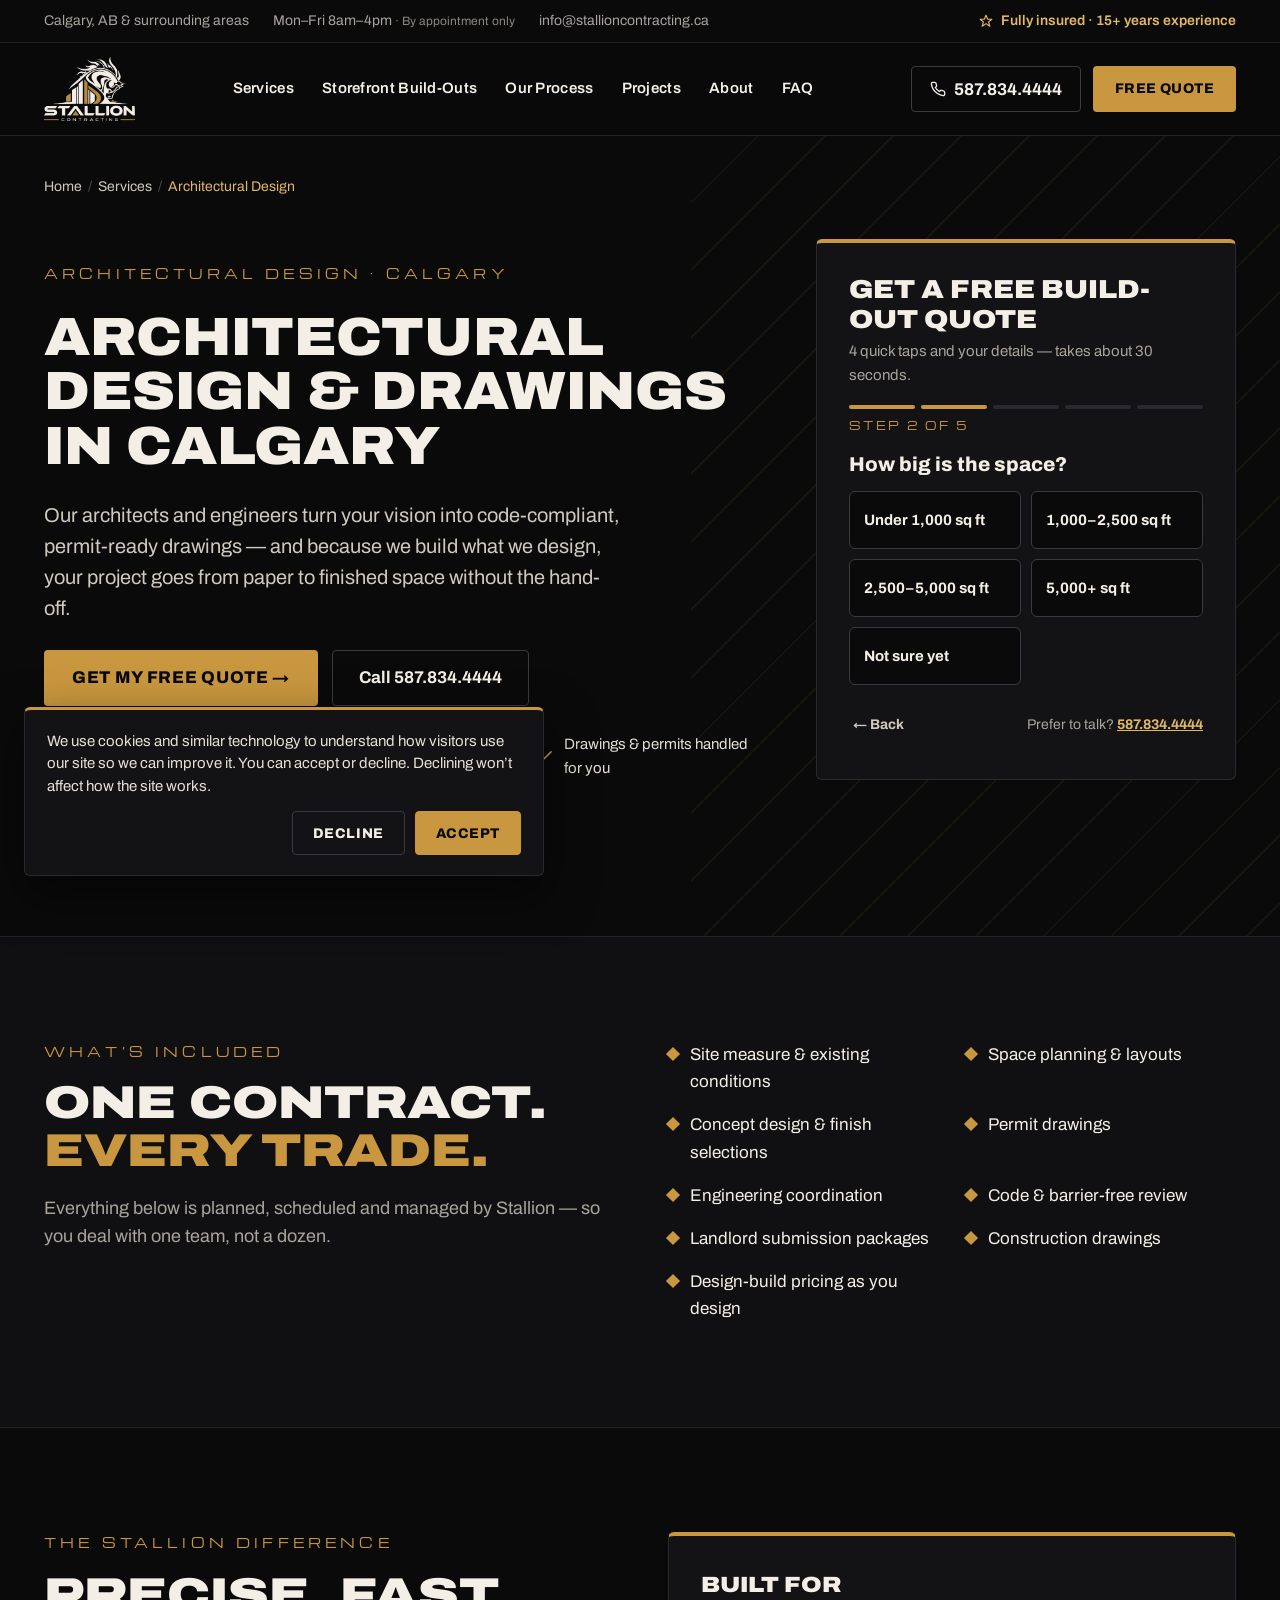
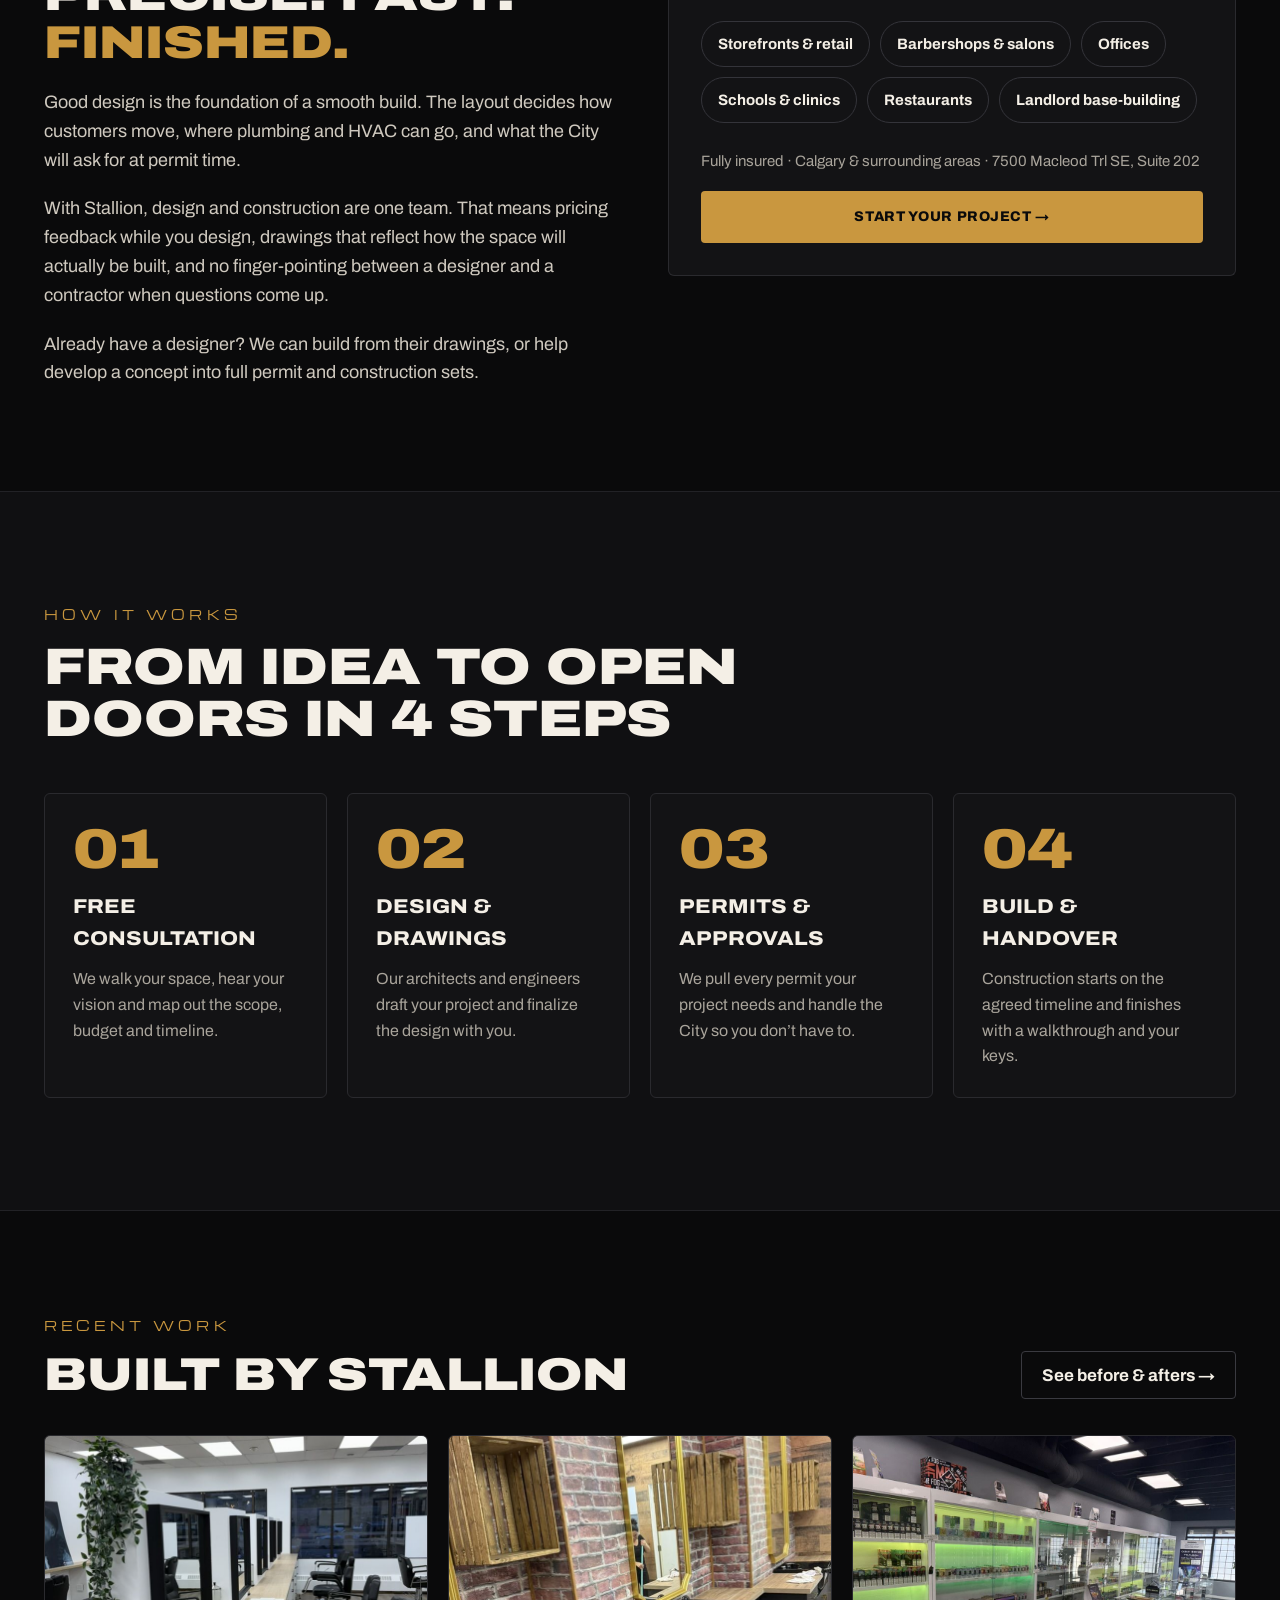
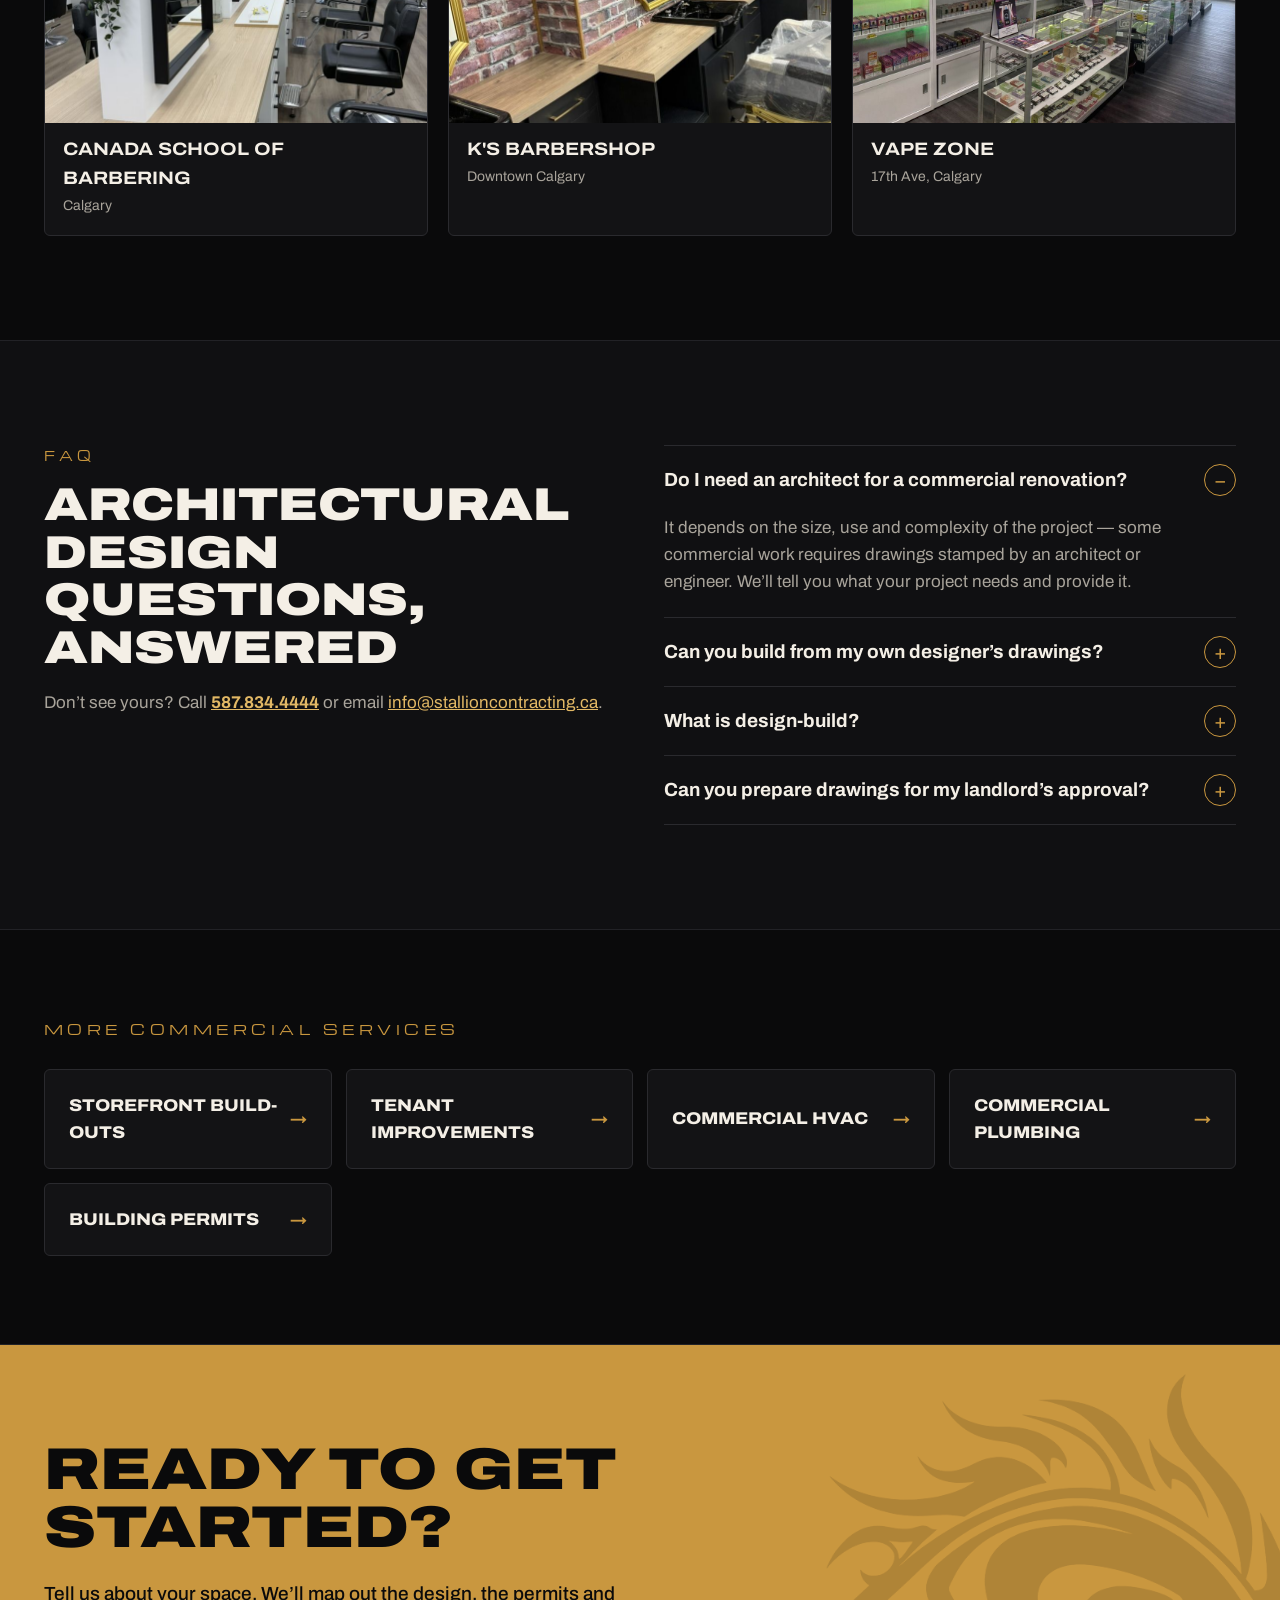
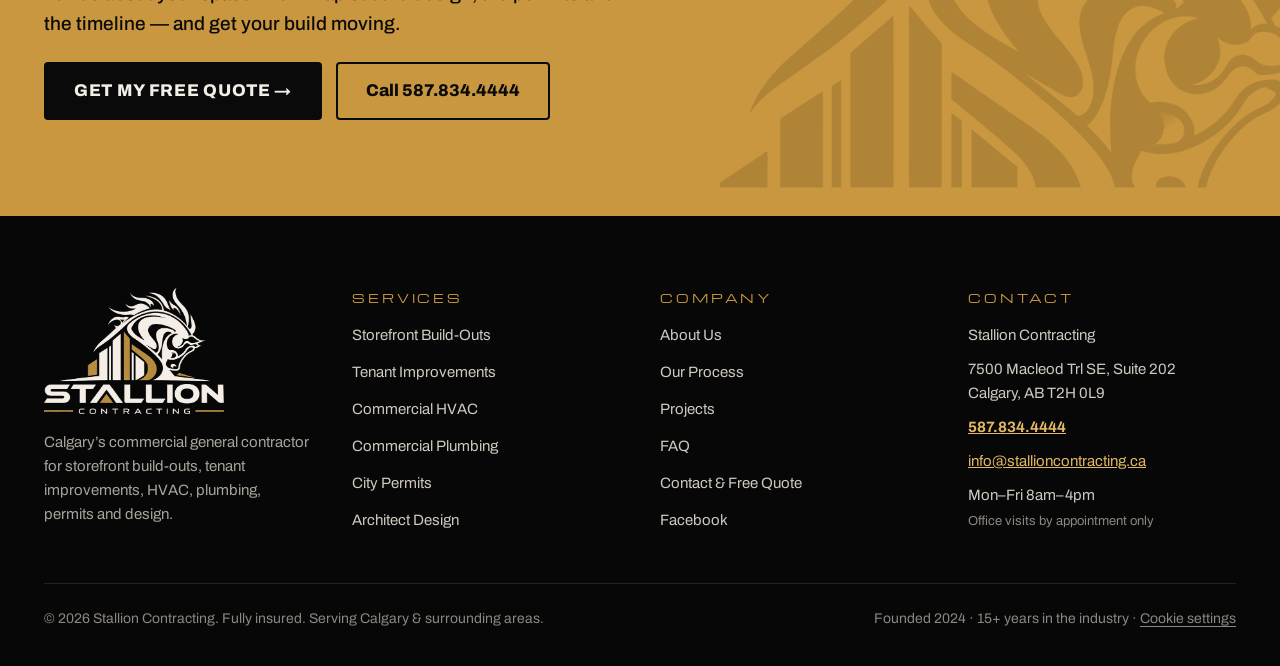
==== commit b96cbd09: "Add cookie consent banner; load idpixel analytics only after Accept Co-Authored-By: Claude Opus 5.5 " ====
--- a/architectural-design-calgary/index.html
+++ b/architectural-design-calgary/index.html
@@ -23,8 +23,8 @@
 <link rel="preconnect" href="https://fonts.googleapis.com">
 <link rel="preconnect" href="https://fonts.gstatic.com" crossorigin>
 <link rel="stylesheet" href="https://fonts.googleapis.com/css2?family=Archivo:wdth,wght@62..125,400..900&amp;family=Michroma&amp;display=swap">
-<link rel="stylesheet" href="../assets/css/site.css?v=40dd1ee4c1">
-<script src="https://cdn.idpixel.app/v1/idp-analytics-6aeba4a785a6346380ba4a94.min.js" defer></script>
+<link rel="stylesheet" href="../assets/css/site.css?v=913d457983">
+<script>/* idpixel analytics: loads only after the visitor accepts cookies */(function(){try{if(localStorage.getItem('stConsent')==='accepted'){var s=document.createElement('script');s.src='https://cdn.idpixel.app/v1/idp-analytics-6aeba4a785a6346380ba4a94.min.js';s.defer=true;document.head.appendChild(s);}}catch(e){}})();</script>
 
 <script type="application/ld+json">{"@context": "https://schema.org", "@type": "Service", "name": "Architectural Design in Calgary", "serviceType": "Architectural Design", "description": "Commercial architectural design and drawings in Calgary: space planning, permit drawings, engineering coordination and design-build for storefronts, offices and tenant improvements.", "url": "https://stallioncontracting.ca/architectural-design-calgary/", "provider": {"@type": "GeneralContractor", "@id": "https://stallioncontracting.ca/#business", "name": "Stallion Contracting", "telephone": "+1-587-834-4444", "url": "https://stallioncontracting.ca/", "address": {"@type": "PostalAddress", "streetAddress": "7500 Macleod Trl SE, Suite 202", "addressLocality": "Calgary", "addressRegion": "AB", "postalCode": "T2H 0L9", "addressCountry": "CA"}}, "areaServed": {"@type": "City", "name": "Calgary"}}</script>
 <script type="application/ld+json">{"@context": "https://schema.org", "@type": "BreadcrumbList", "itemListElement": [{"@type": "ListItem", "position": 1, "name": "Home", "item": "https://stallioncontracting.ca/"}, {"@type": "ListItem", "position": 2, "name": "Services", "item": "https://stallioncontracting.ca/#services"}, {"@type": "ListItem", "position": 3, "name": "Architectural Design", "item": "https://stallioncontracting.ca/architectural-design-calgary/"}]}</script>
@@ -264,7 +264,7 @@
 </div>
 <div style="display: flex; flex-wrap: wrap; justify-content: space-between; gap: 12px; padding-top: 24px; border-top: 1px solid #222226; font-size: 14px; color: #8C877F">
 <span>© 2026 Stallion Contracting. Fully insured. Serving Calgary &amp; surrounding areas.</span>
-<span>Founded 2024 · 15+ years in the industry</span>
+<span>Founded 2024 · 15+ years in the industry · <button type="button" class="cookie-settings" id="cookie-settings">Cookie settings</button></span>
 </div>
 </div>
 </footer>
@@ -274,6 +274,10 @@
 <a href="tel:+15878344444" class="mobile-cta-call"><svg aria-hidden="true" width="18" height="18" viewBox="0 0 24 24" fill="none" stroke="currentColor" stroke-width="2" stroke-linecap="round" stroke-linejoin="round"><path d="M22 16.9v3a2 2 0 0 1-2.2 2 19.8 19.8 0 0 1-8.6-3.1 19.5 19.5 0 0 1-6-6A19.8 19.8 0 0 1 2.1 4.2 2 2 0 0 1 4.1 2h3a2 2 0 0 1 2 1.7c.1.9.4 1.8.7 2.7a2 2 0 0 1-.5 2.1L8 9.8a16 16 0 0 0 6 6l1.3-1.3a2 2 0 0 1 2.1-.4c.9.3 1.8.6 2.7.7a2 2 0 0 1 1.7 2z"></path></svg>Call now</a>
 <a href="#quote" class="mobile-cta-quote">Free quote</a>
 </div>
-<script src="../assets/js/site.js?v=40dd1ee4c1" defer></script>
+<div id="cookie-banner" class="cookie-banner" role="region" aria-label="Cookie consent" hidden>
+<p class="cookie-text">We use cookies and similar technology to understand how visitors use our site so we can improve it. You can accept or decline. Declining won’t affect how the site works.</p>
+<div class="cookie-actions"><button type="button" id="cookie-decline" class="cookie-btn cookie-btn-line">Decline</button><button type="button" id="cookie-accept" class="cookie-btn cookie-btn-gold">Accept</button></div>
+</div>
+<script src="../assets/js/site.js?v=913d457983" defer></script>
 </body>
 </html>
--- a/assets/css/site.css
+++ b/assets/css/site.css
@@ -239,3 +239,19 @@
 /* Phone: one-line top bar, full-width services ribbon */
 @media (max-width: 760px){.topbar-inner{justify-content:center !important;gap:2px 14px !important;padding:7px 16px !important;font-size:12px !important;text-align:center}.tb-area,.tb-email{display:none !important}.cal-ribbon{height:40px !important}.cal-ribbon-lead{display:none !important}.cal-marquee{font-size:12px !important;letter-spacing:.08em !important}.cal-marquee span[style*="padding: 0 22px"]{padding:0 14px !important}}
 @media (max-width: 760px){.cal-ribbon > div:last-child{-webkit-mask-image:linear-gradient(90deg,transparent,#000 7%,#000 93%,transparent);mask-image:linear-gradient(90deg,transparent,#000 7%,#000 93%,transparent)}}
+
+/* Cookie consent banner */
+.cookie-banner{position:fixed;left:max(24px, env(safe-area-inset-left, 0px));bottom:max(24px, env(safe-area-inset-bottom, 0px));z-index:90;width:min(520px, calc(100% - 48px));display:flex;flex-direction:column;gap:14px;padding:20px 22px;background:#131315;color:#E6E0D6;border:1px solid #2A2A2E;border-top:3px solid #C9973F;border-radius:6px;box-shadow:0 18px 50px rgba(0,0,0,.55);font-family:'Archivo',system-ui,sans-serif;font-size:15px;line-height:1.5}
+.cookie-text{margin:0}
+.cookie-actions{display:flex;flex-wrap:wrap;justify-content:flex-end;gap:10px}
+.cookie-btn{min-height:44px;padding:0 20px;border-radius:4px;font:inherit;font-size:14px;font-weight:800;letter-spacing:.04em;text-transform:uppercase;cursor:pointer}
+.cookie-btn-gold{background:#C9973F;color:#0A0A0B;border:1px solid #C9973F}
+.cookie-btn-gold:hover{background:#E2B865;border-color:#E2B865}
+.cookie-btn-line{background:transparent;color:#F4EFE6;border:1px solid #3A3A40}
+.cookie-btn-line:hover{border-color:#C9973F;color:#E2B865}
+.cookie-settings{background:none;border:0;padding:0;font:inherit;color:inherit;text-decoration:underline;text-underline-offset:3px;cursor:pointer}
+.cookie-settings:hover{color:#E2B865}
+@media (max-width: 760px){
+  .cookie-banner{left:12px;right:12px;width:auto;bottom:calc(76px + env(safe-area-inset-bottom, 0px));padding:16px;font-size:14px}
+  .cookie-actions .cookie-btn{flex:1 1 0}
+}
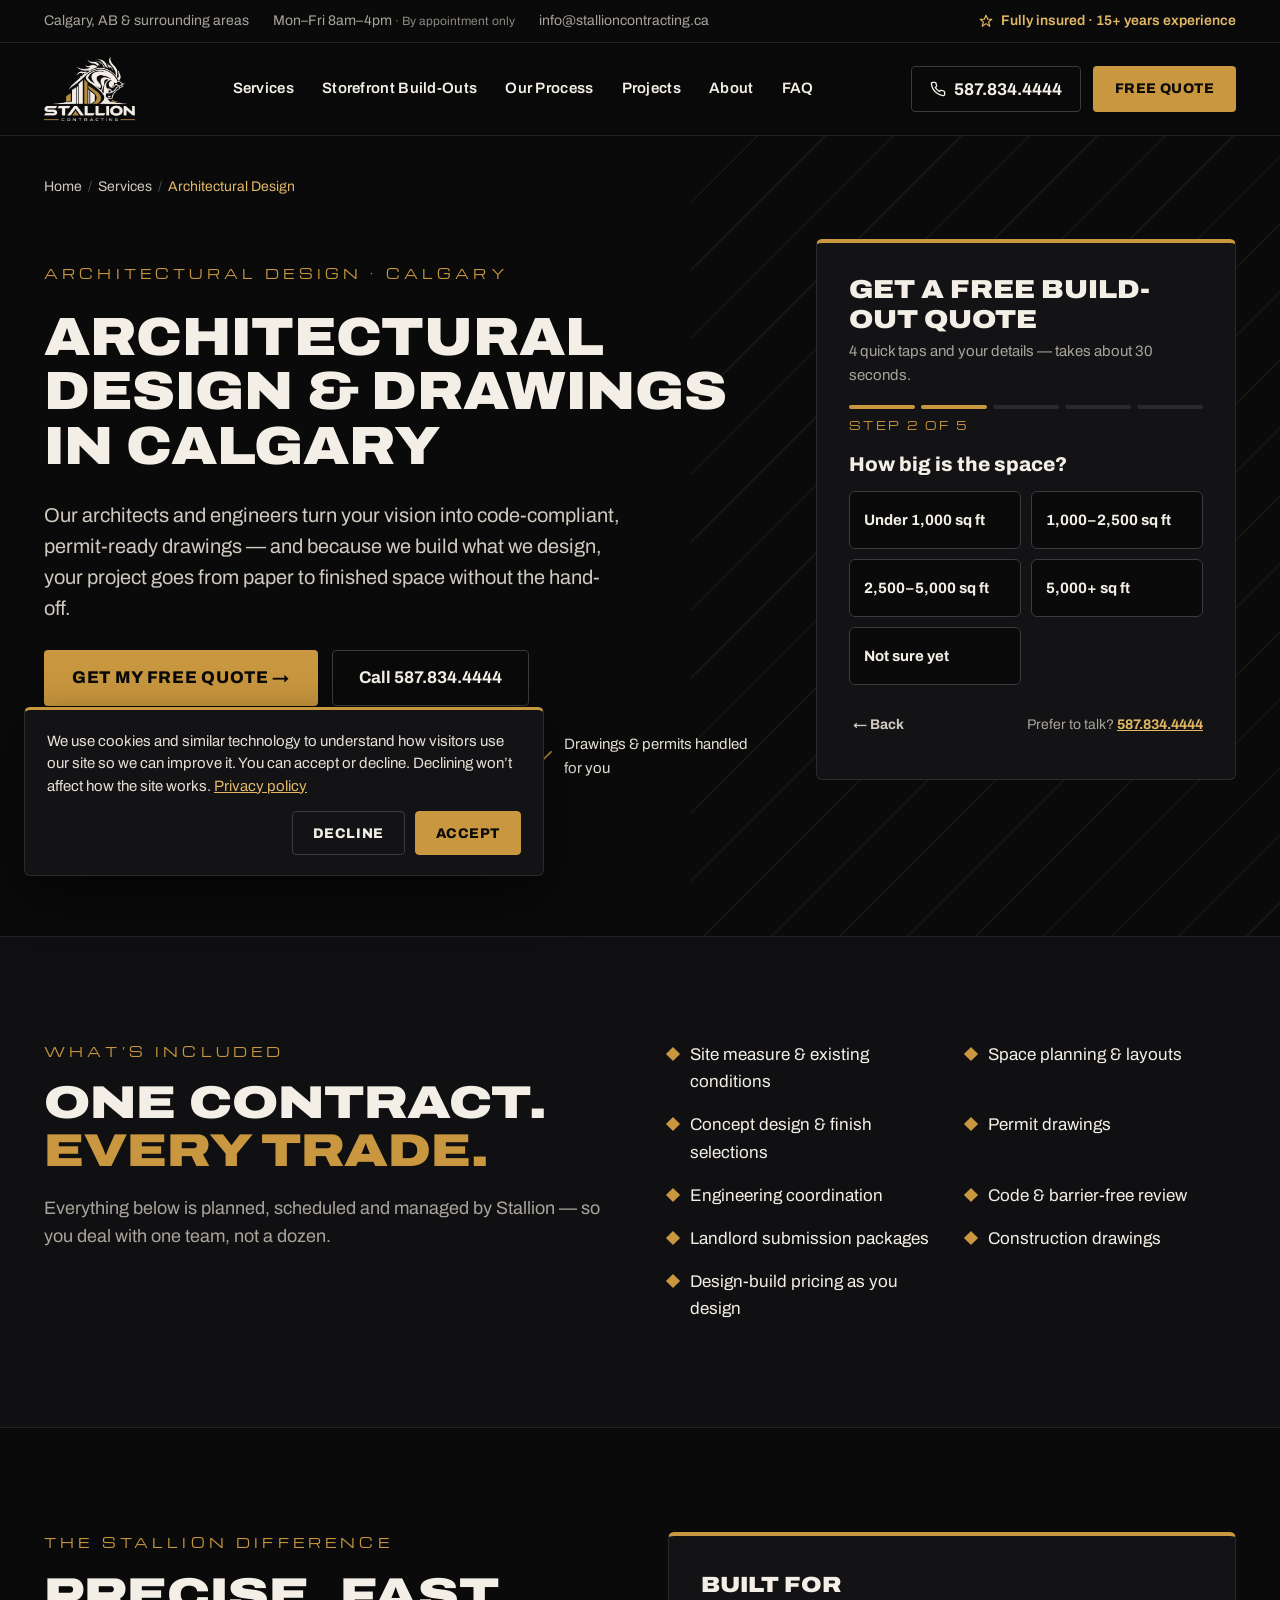
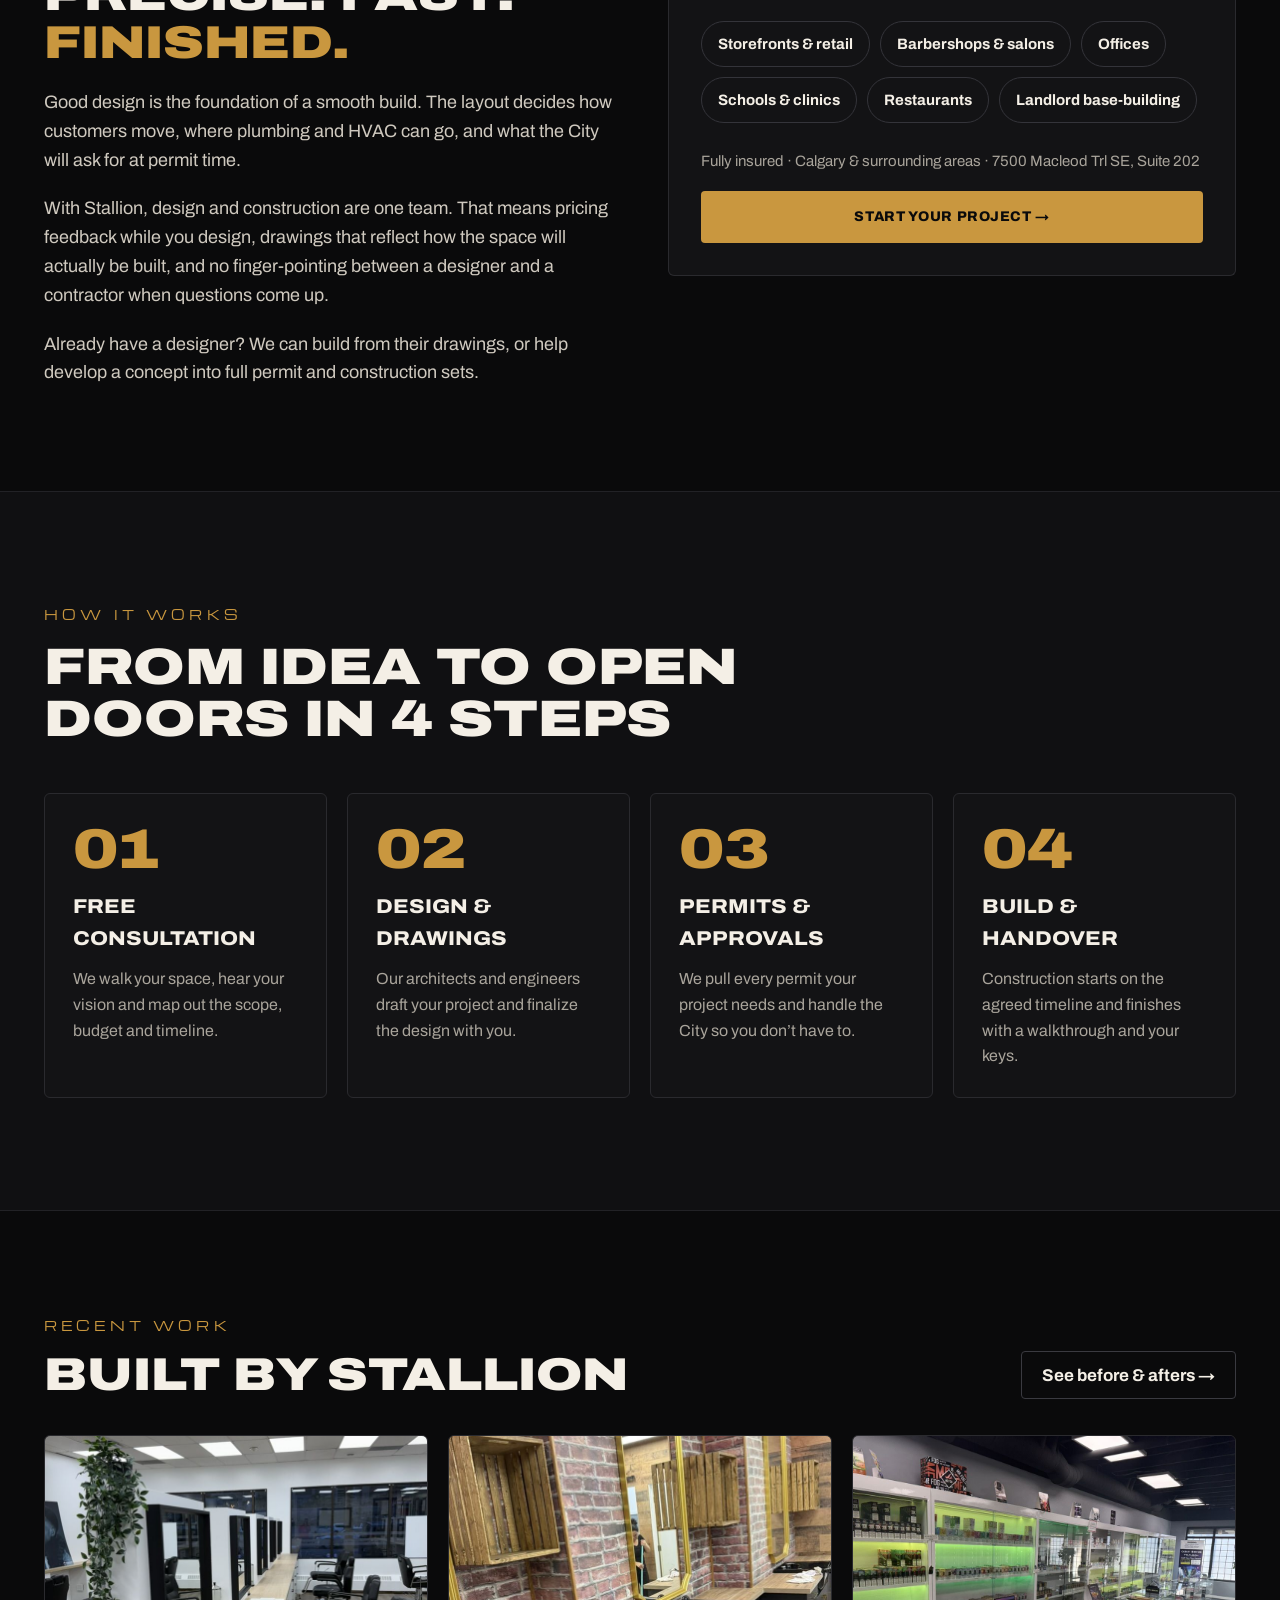
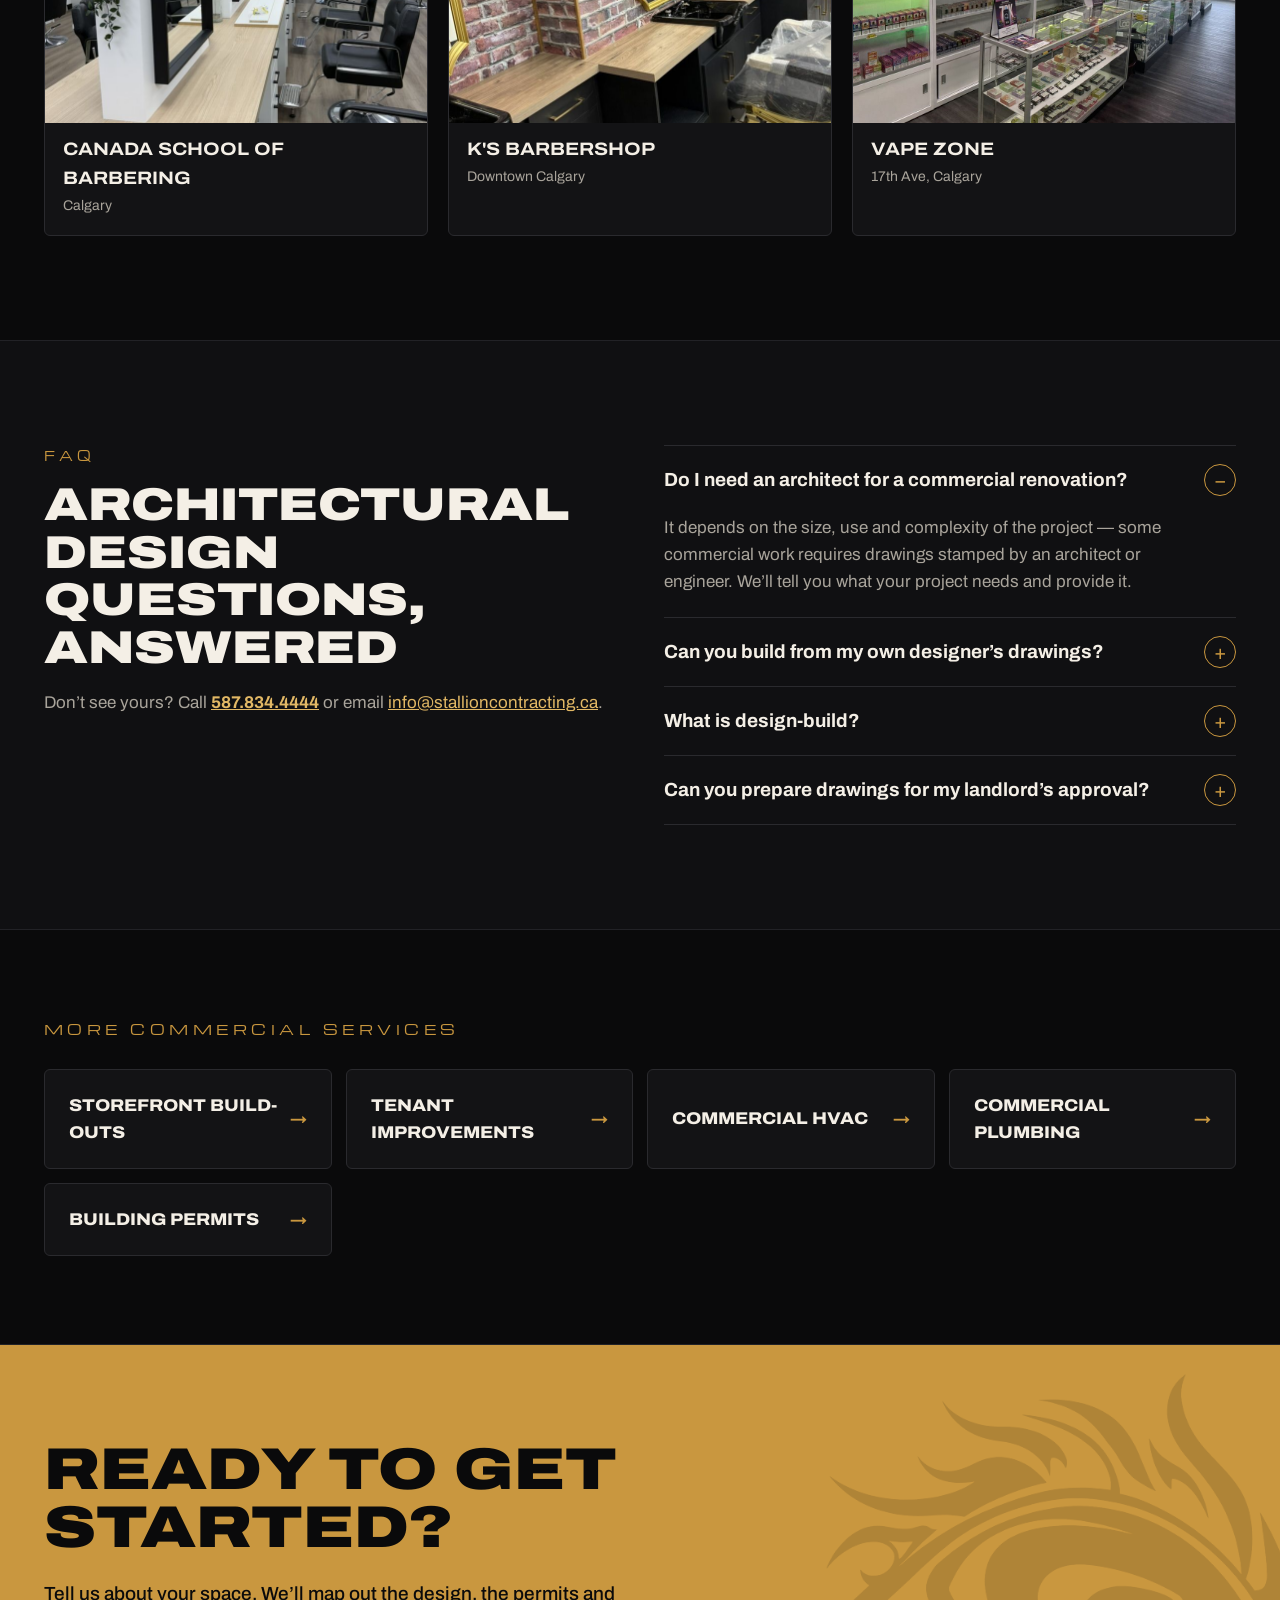
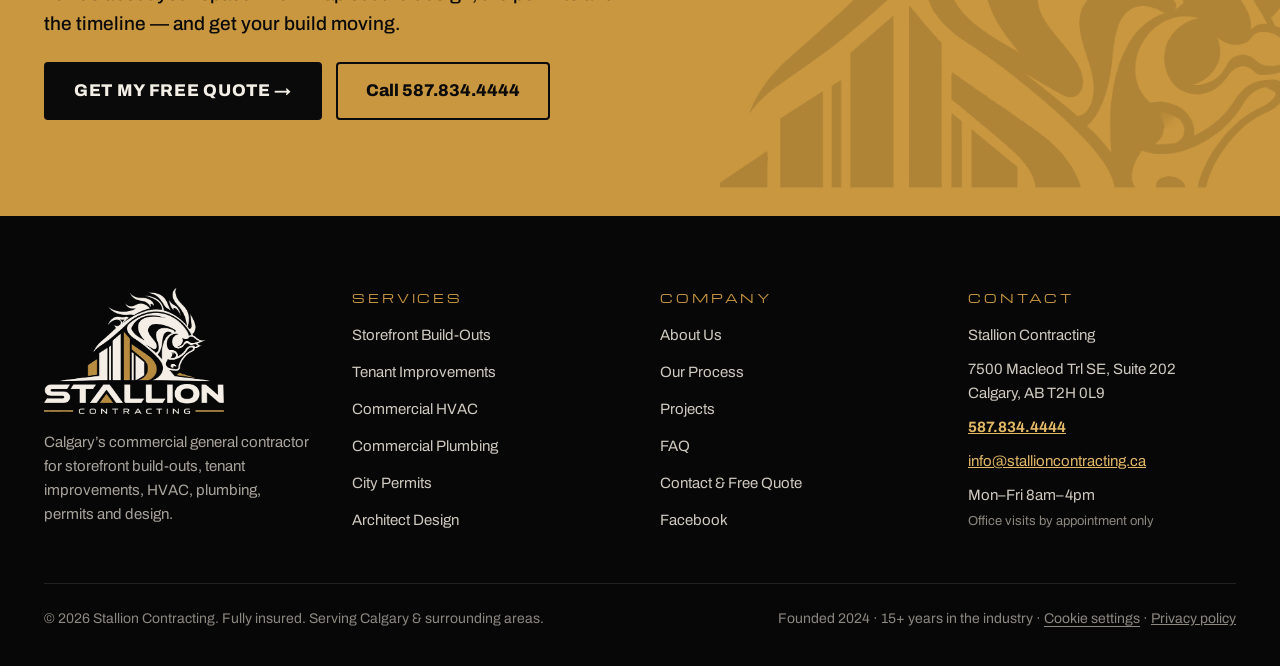
==== commit c70eb83e: "Add privacy policy page; link it from footer, cookie banner and quote form Co-Authored-By: Claude Op" ====
--- a/architectural-design-calgary/index.html
+++ b/architectural-design-calgary/index.html
@@ -106,6 +106,7 @@
 <div style="display: flex; flex-direction: column; gap: 6px; margin-top: 14px"><label for="f-email" style="font-size: 13px; font-weight: 700; letter-spacing: 0.04em; text-transform: uppercase; color: #CFC9BF">Email</label><input id="f-email" name="email" type="email" autocomplete="email" placeholder="you@business.com" style="min-height: 48px; padding: 0 14px; background: #0A0A0B; border: 1px solid #34343A; border-radius: 4px; color: #F4EFE6; font: inherit; font-size: 16px"></div>
 <div style="display: flex; flex-direction: column; gap: 6px; margin-top: 14px"><label for="f-msg" style="font-size: 13px; font-weight: 700; letter-spacing: 0.04em; text-transform: uppercase; color: #CFC9BF">Anything else? <span style="font-weight: 400; text-transform: none; letter-spacing: 0; color: #8C877F">(address, opening date, notes)</span></label><textarea id="f-msg" name="details" rows="2" placeholder="e.g. Unit at Deerfoot Meadows, opening in spring" style="padding: 12px 14px; background: #0A0A0B; border: 1px solid #34343A; border-radius: 4px; color: #F4EFE6; font: inherit; font-size: 16px; resize: vertical"></textarea></div>
 <button class="btn-gold" type="submit" style="width: 100%; margin-top: 16px; min-height: 56px; border: 0; border-radius: 4px; background: #C9973F; color: #0A0A0B; font: inherit; font-size: 16px; font-weight: 800; letter-spacing: 0.05em; text-transform: uppercase; cursor: pointer">Send My Quote Request →</button>
+<p class="form-privacy" style="margin: 10px 0 0; font-size: 13px; line-height: 1.5; color: #8C877F">We use your details only to reply to your request. See our <a href="/privacy-policy/" style="color: #CFC9BF">privacy policy</a>.</p>
 </div>
 <div class="qfoot"><button type="button" id="q-back" class="qback" hidden>← Back</button><p style="margin: 0 0 0 auto; font-size: 14px; color: #A9A49B">Prefer to talk? <a href="tel:+15878344444" style="font-weight: 700">587.834.4444</a></p></div>
 <p id="form-error" role="alert" hidden style="margin: 0; padding: 12px 14px; border: 1px solid #C9973F; border-radius: 4px; font-size: 15px; color: #F4EFE6">Sorry — that didn’t send. Please call <a href="tel:+15878344444" style="font-weight: 700">587.834.4444</a> or email <a href="mailto:info@stallioncontracting.ca">info@stallioncontracting.ca</a>.</p>
@@ -264,7 +265,7 @@
 </div>
 <div style="display: flex; flex-wrap: wrap; justify-content: space-between; gap: 12px; padding-top: 24px; border-top: 1px solid #222226; font-size: 14px; color: #8C877F">
 <span>© 2026 Stallion Contracting. Fully insured. Serving Calgary &amp; surrounding areas.</span>
-<span>Founded 2024 · 15+ years in the industry · <button type="button" class="cookie-settings" id="cookie-settings">Cookie settings</button></span>
+<span>Founded 2024 · 15+ years in the industry · <button type="button" class="cookie-settings" id="cookie-settings">Cookie settings</button> · <a href="/privacy-policy/" style="color: inherit">Privacy policy</a></span>
 </div>
 </div>
 </footer>
@@ -275,7 +276,7 @@
 <a href="#quote" class="mobile-cta-quote">Free quote</a>
 </div>
 <div id="cookie-banner" class="cookie-banner" role="region" aria-label="Cookie consent" hidden>
-<p class="cookie-text">We use cookies and similar technology to understand how visitors use our site so we can improve it. You can accept or decline. Declining won’t affect how the site works.</p>
+<p class="cookie-text">We use cookies and similar technology to understand how visitors use our site so we can improve it. You can accept or decline. Declining won’t affect how the site works. <a href="/privacy-policy/">Privacy policy</a></p>
 <div class="cookie-actions"><button type="button" id="cookie-decline" class="cookie-btn cookie-btn-line">Decline</button><button type="button" id="cookie-accept" class="cookie-btn cookie-btn-gold">Accept</button></div>
 </div>
 <script src="../assets/js/site.js?v=913d457983" defer></script>
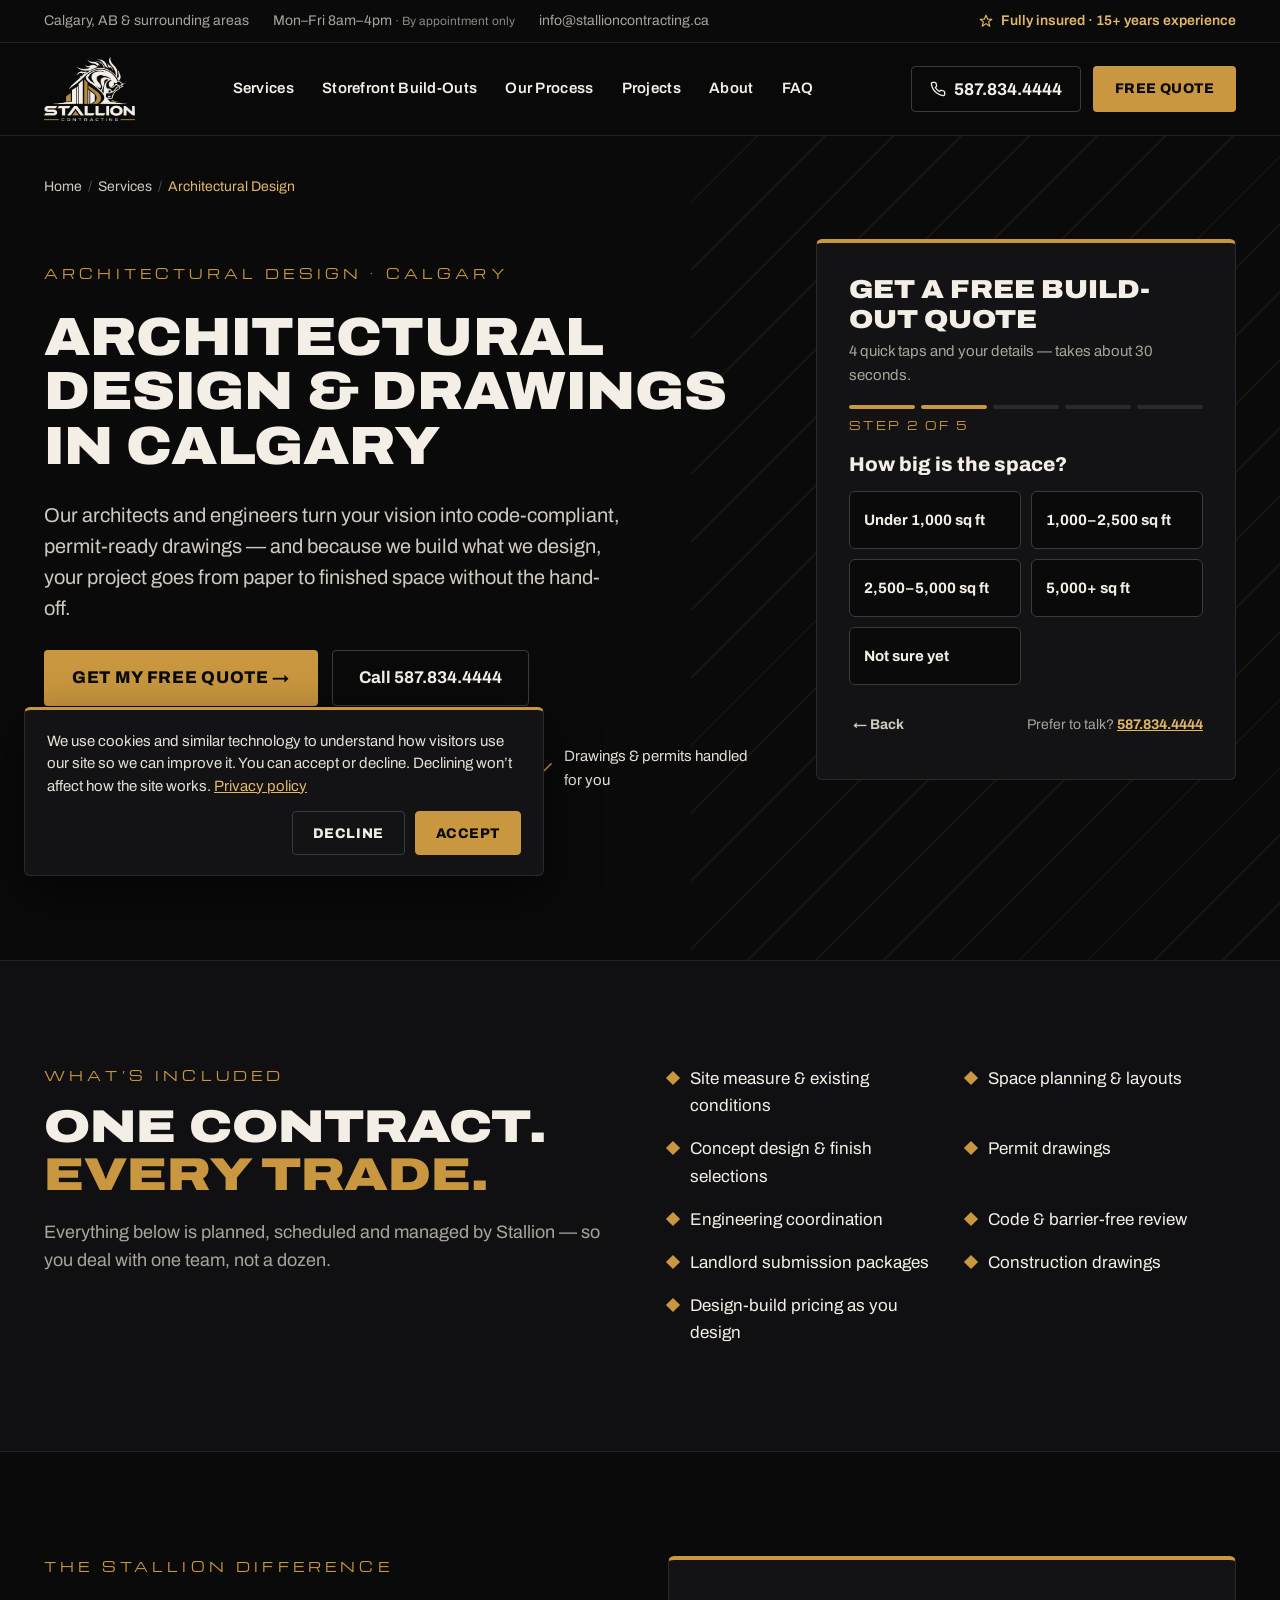
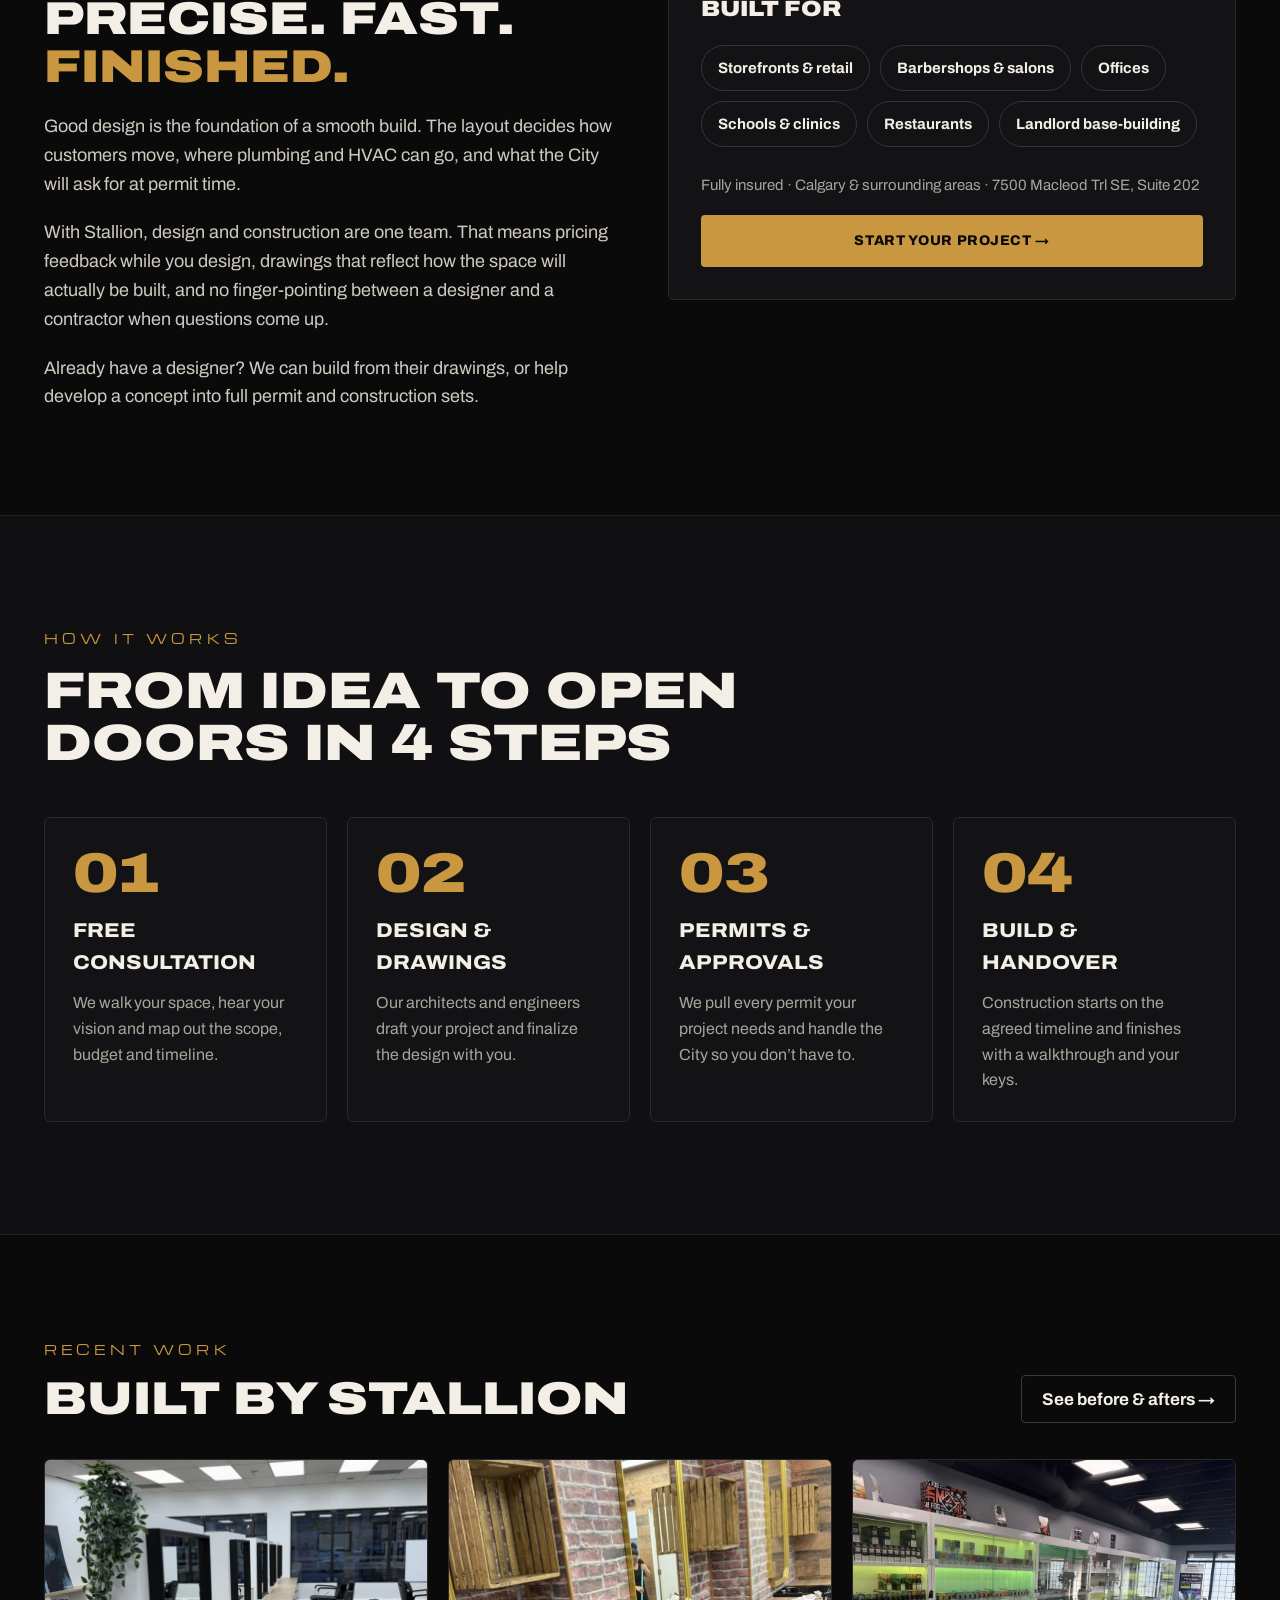
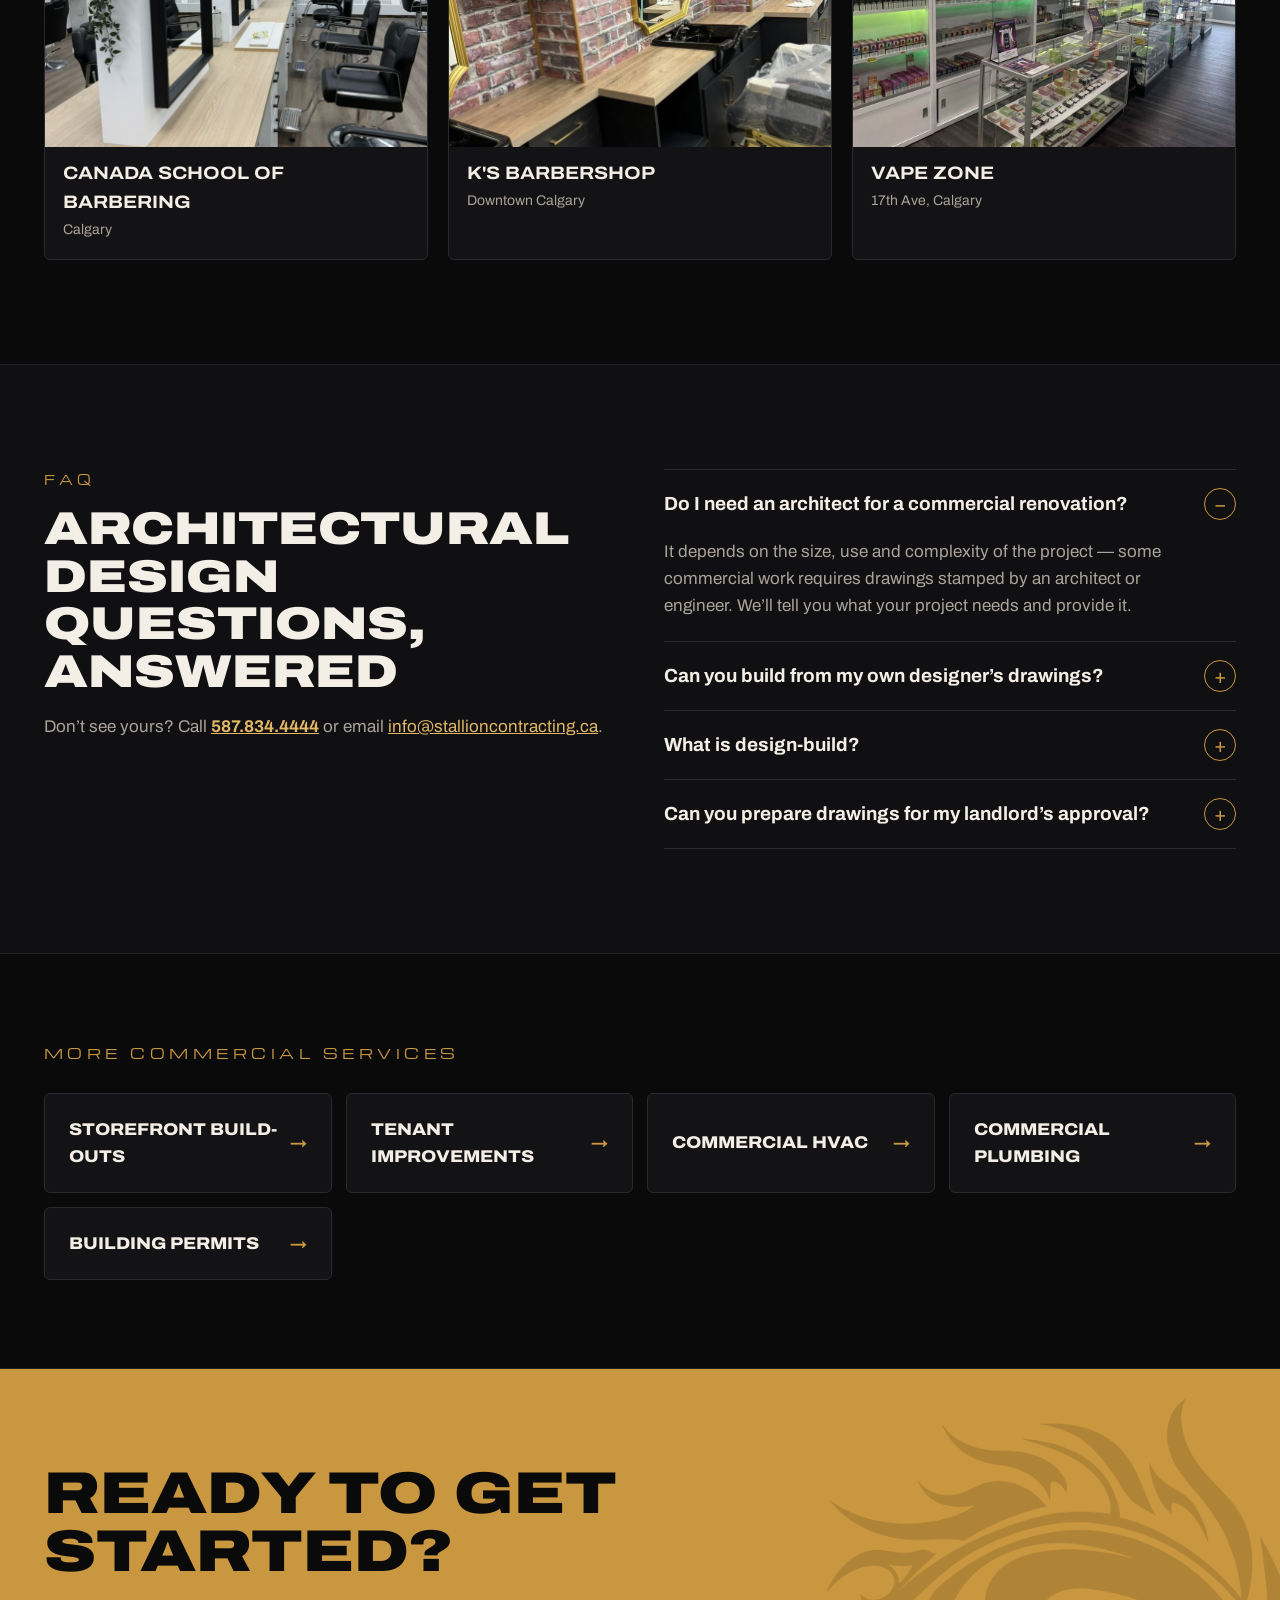
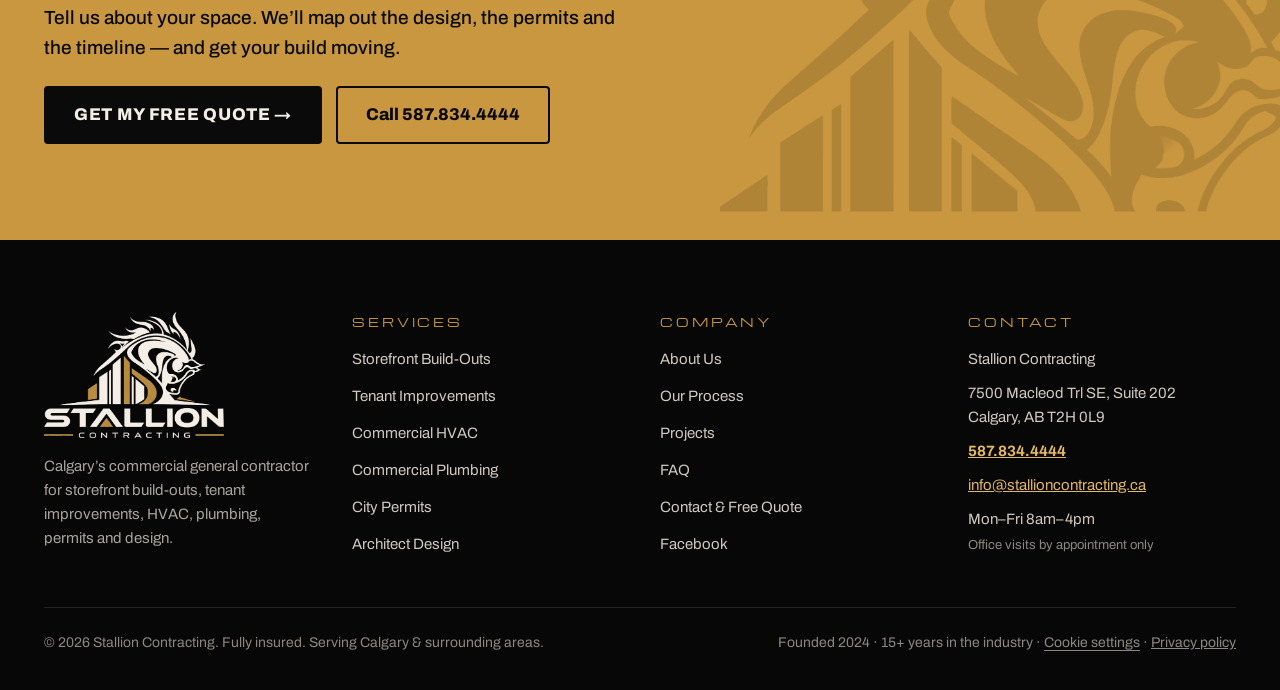
==== commit f4111c03: "Hero checklist: certificate on request; 15+ years leading commercial builds Co-Authored-By: Claude O" ====
--- a/architectural-design-calgary/index.html
+++ b/architectural-design-calgary/index.html
@@ -23,7 +23,7 @@
 <link rel="preconnect" href="https://fonts.googleapis.com">
 <link rel="preconnect" href="https://fonts.gstatic.com" crossorigin>
 <link rel="stylesheet" href="https://fonts.googleapis.com/css2?family=Archivo:wdth,wght@62..125,400..900&amp;family=Michroma&amp;display=swap">
-<link rel="stylesheet" href="../assets/css/site.css?v=913d457983">
+<link rel="stylesheet" href="../assets/css/site.css?v=7632e6690e">
 <script>/* idpixel analytics: loads only after the visitor accepts cookies */(function(){try{if(localStorage.getItem('stConsent')==='accepted'){var s=document.createElement('script');s.src='https://cdn.idpixel.app/v1/idp-analytics-6aeba4a785a6346380ba4a94.min.js';s.defer=true;document.head.appendChild(s);}}catch(e){}})();</script>
 
 <script type="application/ld+json">{"@context": "https://schema.org", "@type": "Service", "name": "Architectural Design in Calgary", "serviceType": "Architectural Design", "description": "Commercial architectural design and drawings in Calgary: space planning, permit drawings, engineering coordination and design-build for storefronts, offices and tenant improvements.", "url": "https://stallioncontracting.ca/architectural-design-calgary/", "provider": {"@type": "GeneralContractor", "@id": "https://stallioncontracting.ca/#business", "name": "Stallion Contracting", "telephone": "+1-587-834-4444", "url": "https://stallioncontracting.ca/", "address": {"@type": "PostalAddress", "streetAddress": "7500 Macleod Trl SE, Suite 202", "addressLocality": "Calgary", "addressRegion": "AB", "postalCode": "T2H 0L9", "addressCountry": "CA"}}, "areaServed": {"@type": "City", "name": "Calgary"}}</script>
@@ -78,8 +78,8 @@
 <a class="btn-line" href="tel:+15878344444" style="display: inline-flex; align-items: center; min-height: 56px; padding: 0 26px; border: 1px solid #3A3A40; border-radius: 4px; color: #F4EFE6; text-decoration: none; font-weight: 700">Call 587.834.4444</a>
 </div>
 <ul class="rise d5" style="margin: 0; padding: 0; list-style: none; display: grid; grid-template-columns: repeat(auto-fit, minmax(220px, 1fr)); gap: 12px 24px; font-size: 15px; color: #E6E0D6">
-<li style="display: flex; gap: 10px; align-items: center"><svg aria-hidden="true" width="20" height="20" viewBox="0 0 24 24" fill="none" stroke="#C9973F" stroke-width="2.4" stroke-linecap="round" stroke-linejoin="round"><path d="M20 6L9 17l-5-5"></path></svg>Fully insured, best-in-class team</li>
-<li style="display: flex; gap: 10px; align-items: center"><svg aria-hidden="true" width="20" height="20" viewBox="0 0 24 24" fill="none" stroke="#C9973F" stroke-width="2.4" stroke-linecap="round" stroke-linejoin="round"><path d="M20 6L9 17l-5-5"></path></svg>15+ years in commercial construction</li>
+<li style="display: flex; gap: 10px; align-items: center"><svg aria-hidden="true" width="20" height="20" viewBox="0 0 24 24" fill="none" stroke="#C9973F" stroke-width="2.4" stroke-linecap="round" stroke-linejoin="round"><path d="M20 6L9 17l-5-5"></path></svg>Fully insured, certificate on request</li>
+<li style="display: flex; gap: 10px; align-items: center"><svg aria-hidden="true" width="20" height="20" viewBox="0 0 24 24" fill="none" stroke="#C9973F" stroke-width="2.4" stroke-linecap="round" stroke-linejoin="round"><path d="M20 6L9 17l-5-5"></path></svg>15+ years leading commercial builds from first sketch to handover</li>
 <li style="display: flex; gap: 10px; align-items: center"><svg aria-hidden="true" width="20" height="20" viewBox="0 0 24 24" fill="none" stroke="#C9973F" stroke-width="2.4" stroke-linecap="round" stroke-linejoin="round"><path d="M20 6L9 17l-5-5"></path></svg>Drawings &amp; permits handled for you</li>
 <li style="display: flex; gap: 10px; align-items: center"><svg aria-hidden="true" width="20" height="20" viewBox="0 0 24 24" fill="none" stroke="#C9973F" stroke-width="2.4" stroke-linecap="round" stroke-linejoin="round"><path d="M20 6L9 17l-5-5"></path></svg>One team, one point of contact</li>
 </ul>
@@ -279,6 +279,6 @@
 <p class="cookie-text">We use cookies and similar technology to understand how visitors use our site so we can improve it. You can accept or decline. Declining won’t affect how the site works. <a href="/privacy-policy/">Privacy policy</a></p>
 <div class="cookie-actions"><button type="button" id="cookie-decline" class="cookie-btn cookie-btn-line">Decline</button><button type="button" id="cookie-accept" class="cookie-btn cookie-btn-gold">Accept</button></div>
 </div>
-<script src="../assets/js/site.js?v=913d457983" defer></script>
+<script src="../assets/js/site.js?v=7632e6690e" defer></script>
 </body>
 </html>
--- a/assets/css/site.css
+++ b/assets/css/site.css
@@ -255,3 +255,25 @@
   .cookie-banner{left:12px;right:12px;width:auto;bottom:calc(76px + env(safe-area-inset-bottom, 0px));padding:16px;font-size:14px}
   .cookie-actions .cookie-btn{flex:1 1 0}
 }
+
+/* Client logos: identical tiles, one-colour marks */
+.cl-marquee{overflow:hidden;-webkit-mask-image:linear-gradient(90deg,transparent,#000 6%,#000 94%,transparent);mask-image:linear-gradient(90deg,transparent,#000 6%,#000 94%,transparent)}
+.cl-track{display:flex;width:max-content;animation:clScroll 45s linear infinite}
+.cl-marquee:hover .cl-track{animation-play-state:paused}
+.cl-set{list-style:none;margin:0;padding:0 9px;display:flex;gap:18px}
+.cl-tile{position:relative;flex:none;width:236px;height:132px;display:flex;align-items:center;justify-content:center;background:linear-gradient(180deg,#151517,#0F0F11);border:1px solid #26262B;border-radius:4px;transition:border-color .3s ease,transform .3s ease}
+.cl-tile::before,.cl-tile::after{content:"";position:absolute;width:14px;height:14px;border-color:#C9973F;border-style:solid;opacity:.55;transition:opacity .3s ease}
+.cl-tile::before{top:8px;left:8px;border-width:1px 0 0 1px}
+.cl-tile::after{bottom:8px;right:8px;border-width:0 1px 1px 0}
+.cl-logo{display:block;background:#D9D2C5;-webkit-mask-size:contain;mask-size:contain;-webkit-mask-repeat:no-repeat;mask-repeat:no-repeat;-webkit-mask-position:center;mask-position:center;transition:background-color .3s ease}
+.cl-tile:hover{border-color:#3A3A40;transform:translateY(-3px)}
+.cl-tile:hover::before,.cl-tile:hover::after{opacity:1}
+.cl-tile:hover .cl-logo{background:#E2B865}
+@keyframes clScroll{to{transform:translateX(-50%)}}
+@media (max-width:760px){.cl-tile{width:184px;height:108px}.cl-logo{transform:scale(.82)}.cl-set{gap:14px}.cl-track{animation-duration:36s}}
+@media (prefers-reduced-motion:reduce){
+ .cl-marquee{-webkit-mask-image:none;mask-image:none;padding-left:24px!important;padding-right:24px!important}
+ .cl-track{animation:none;width:auto;max-width:1192px;margin:0 auto}
+ .cl-set{flex-wrap:wrap;justify-content:center;padding:0}
+ .cl-dup{display:none}
+}
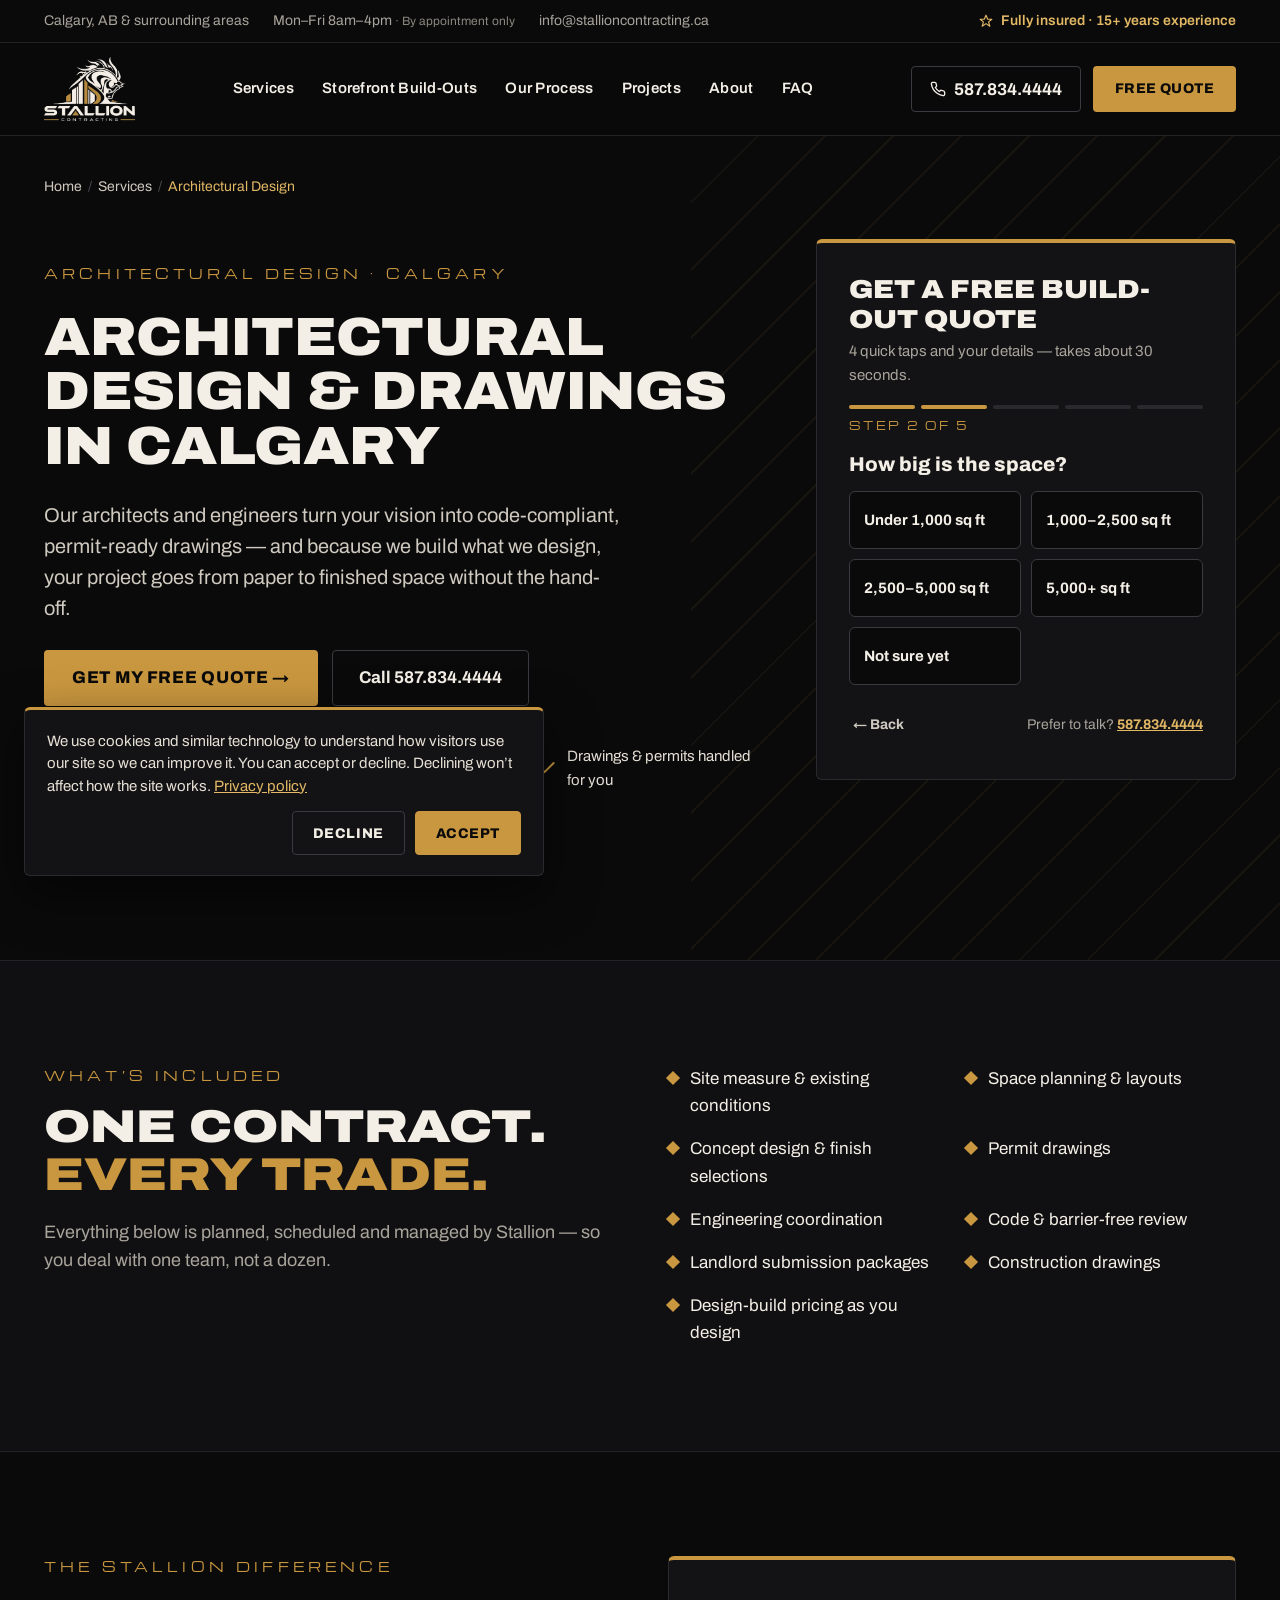
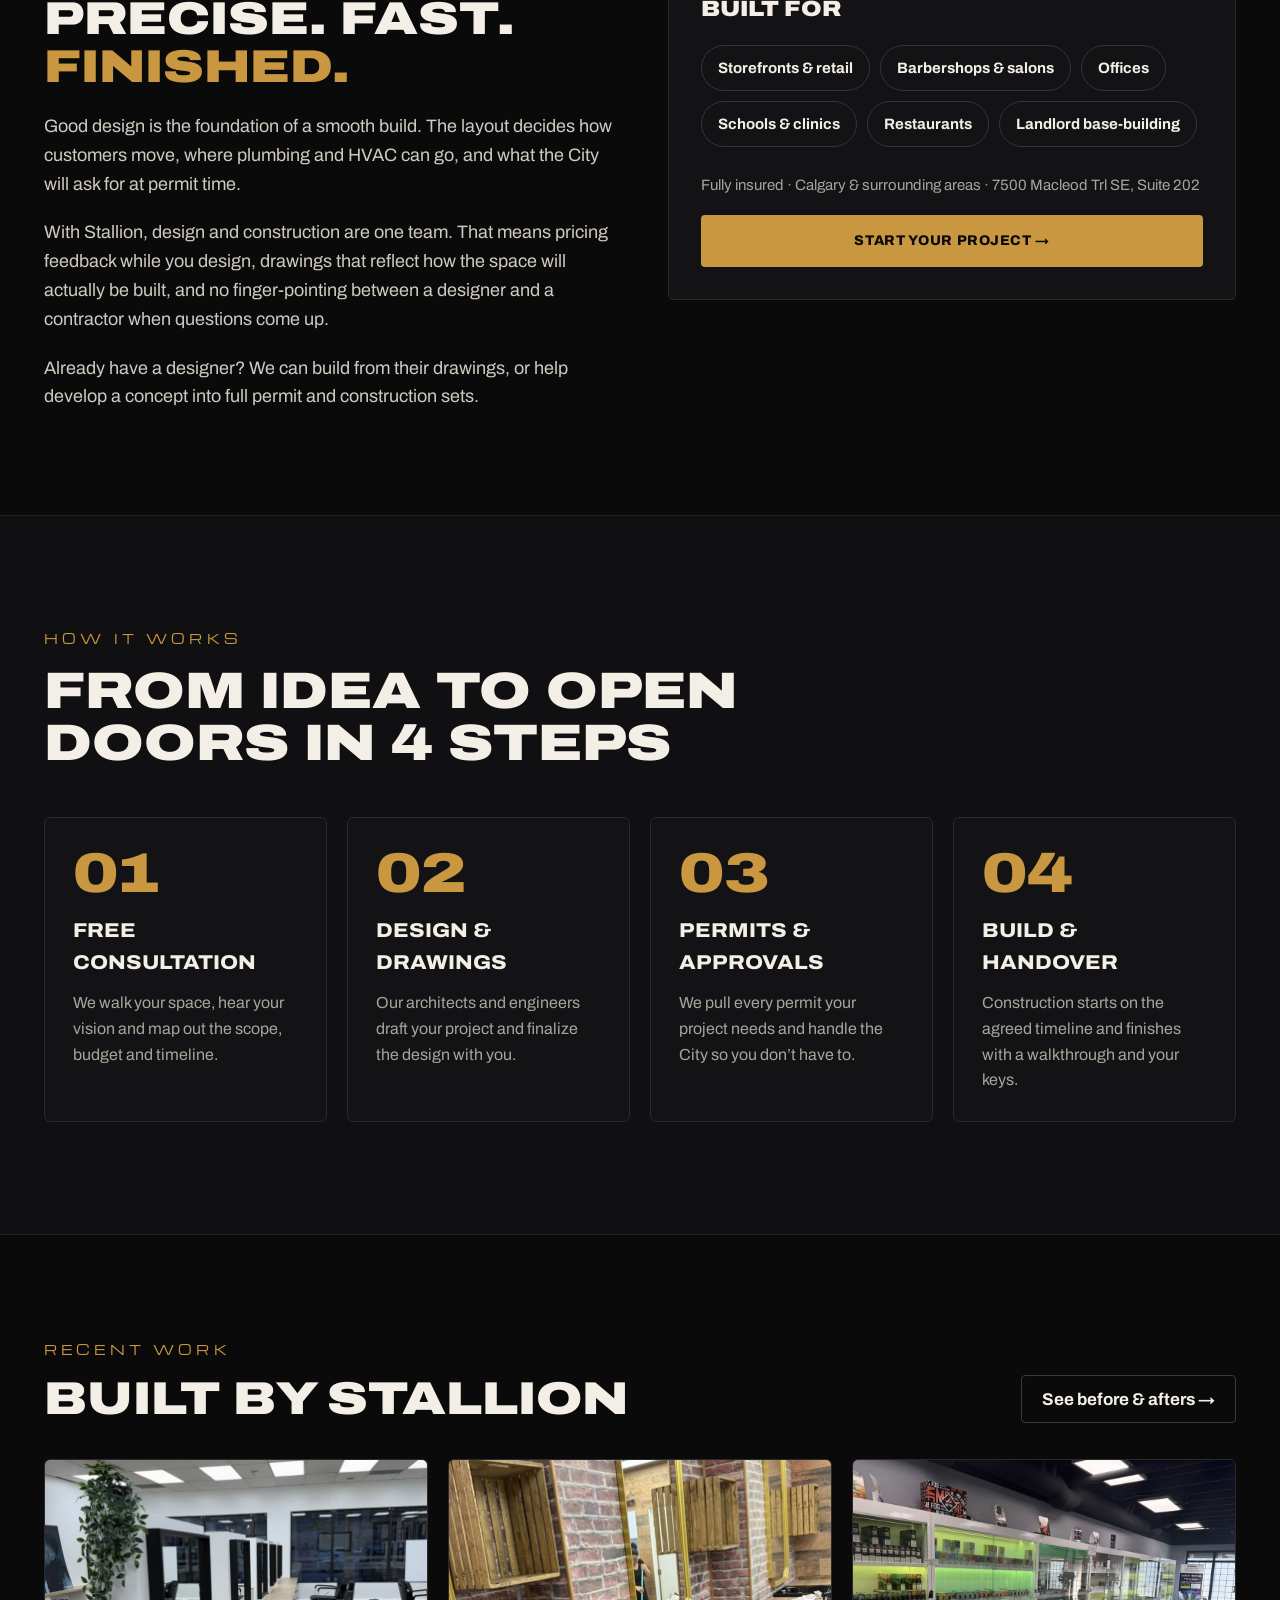
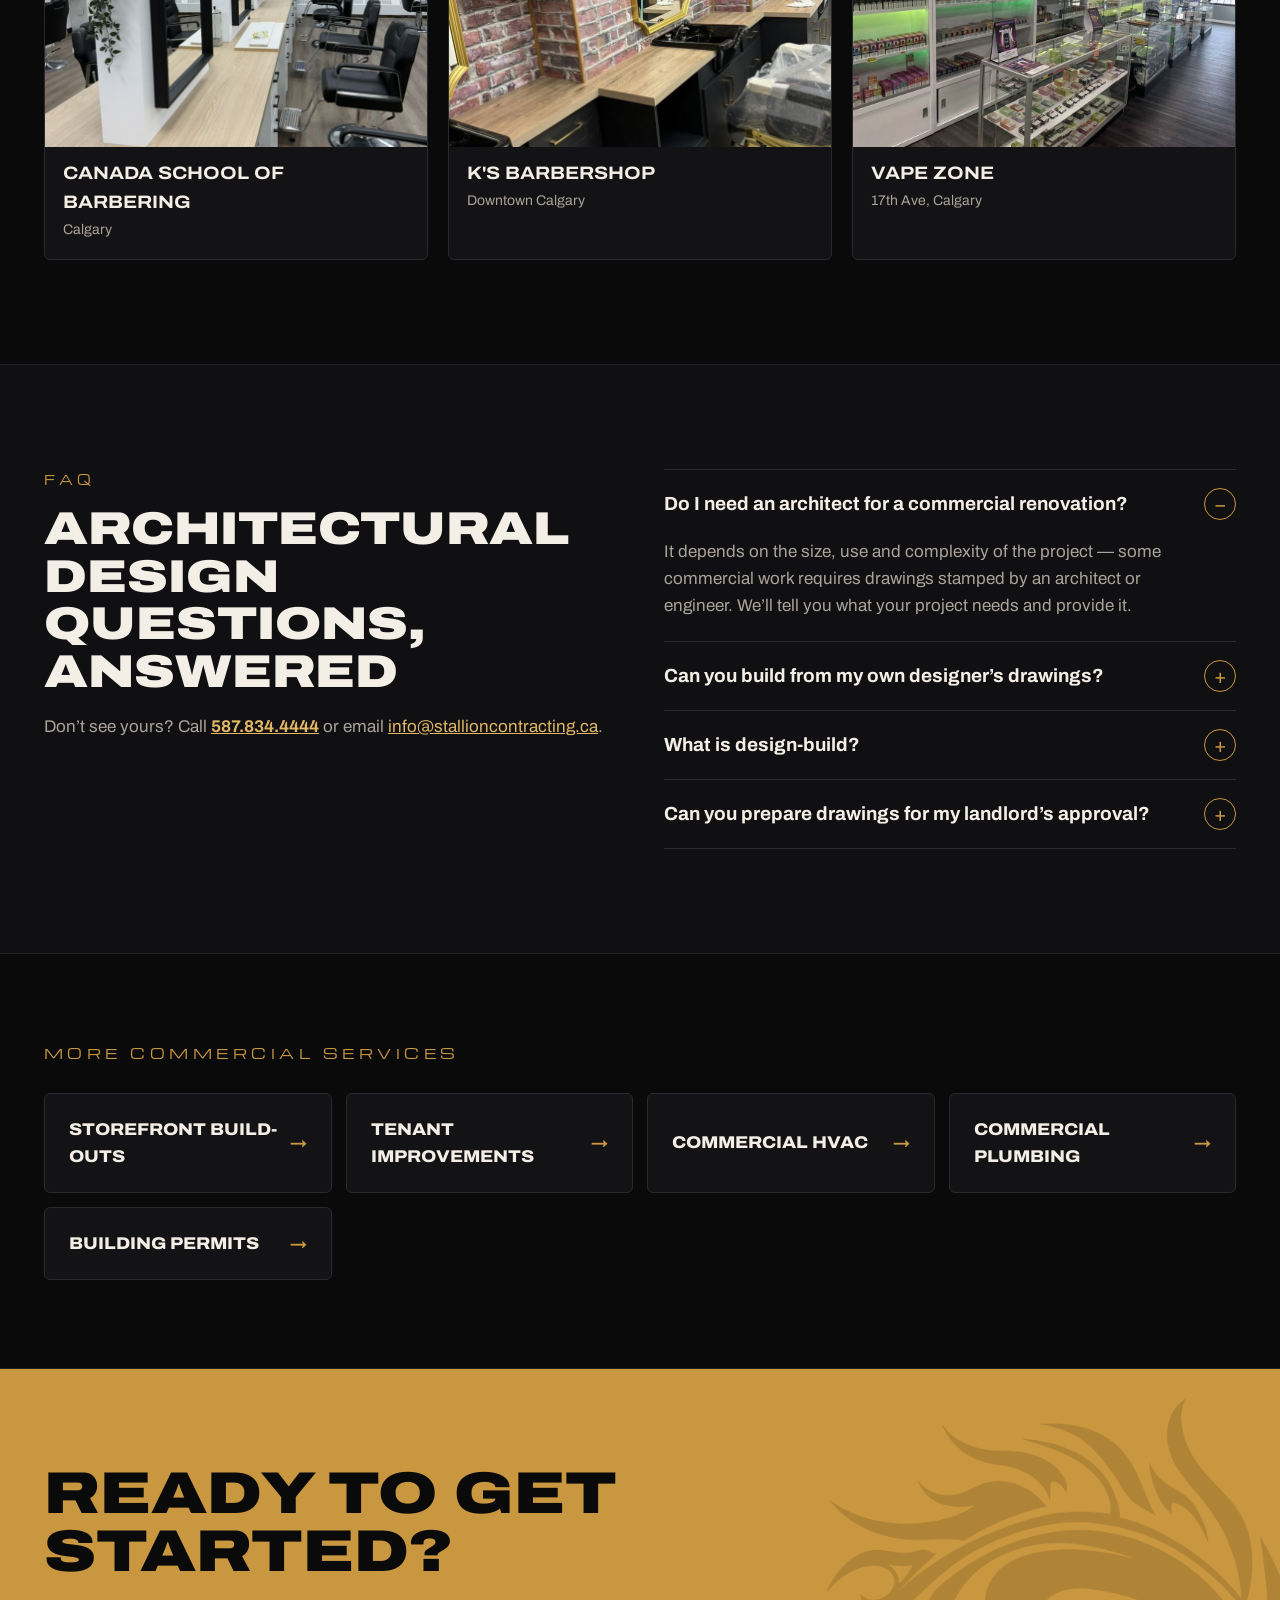
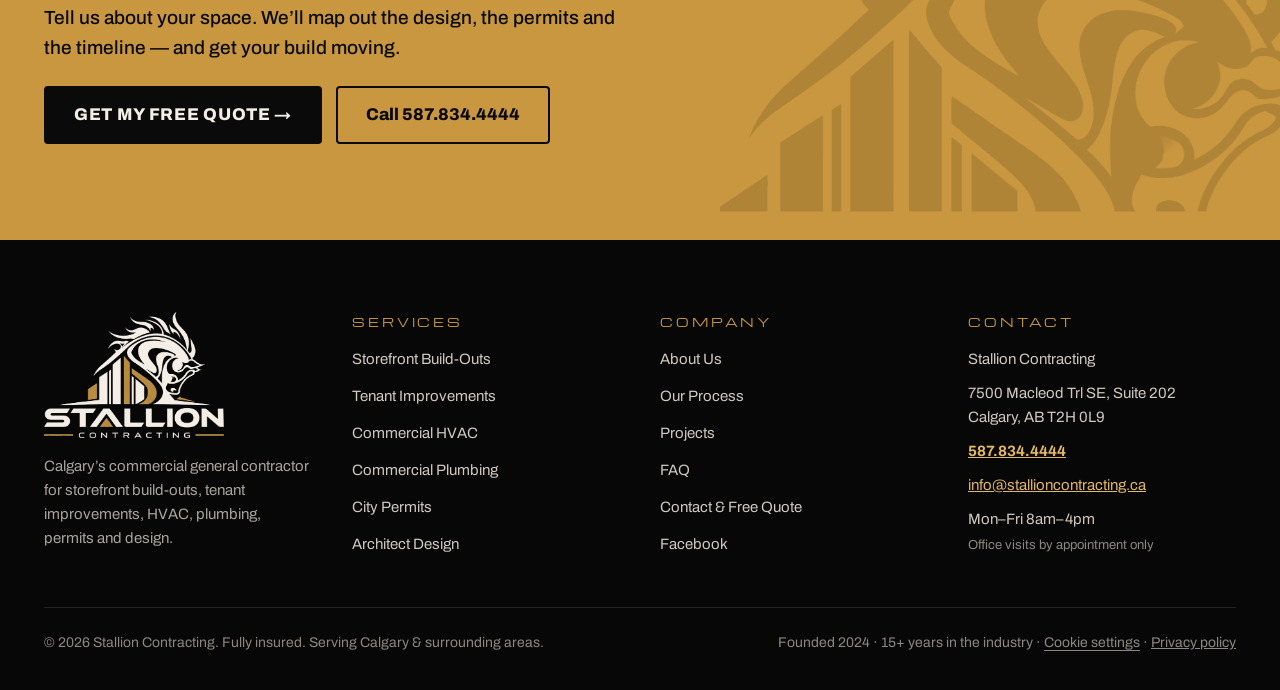
==== commit 080adbab: "Keep checklist icons full size Co-Authored-By: Claude Opus 5.5 <noreply@anthropic.com> Claude-Sessio" ====
--- a/architectural-design-calgary/index.html
+++ b/architectural-design-calgary/index.html
@@ -23,7 +23,7 @@
 <link rel="preconnect" href="https://fonts.googleapis.com">
 <link rel="preconnect" href="https://fonts.gstatic.com" crossorigin>
 <link rel="stylesheet" href="https://fonts.googleapis.com/css2?family=Archivo:wdth,wght@62..125,400..900&amp;family=Michroma&amp;display=swap">
-<link rel="stylesheet" href="../assets/css/site.css?v=7632e6690e">
+<link rel="stylesheet" href="../assets/css/site.css?v=b079c1cd67">
 <script>/* idpixel analytics: loads only after the visitor accepts cookies */(function(){try{if(localStorage.getItem('stConsent')==='accepted'){var s=document.createElement('script');s.src='https://cdn.idpixel.app/v1/idp-analytics-6aeba4a785a6346380ba4a94.min.js';s.defer=true;document.head.appendChild(s);}}catch(e){}})();</script>
 
 <script type="application/ld+json">{"@context": "https://schema.org", "@type": "Service", "name": "Architectural Design in Calgary", "serviceType": "Architectural Design", "description": "Commercial architectural design and drawings in Calgary: space planning, permit drawings, engineering coordination and design-build for storefronts, offices and tenant improvements.", "url": "https://stallioncontracting.ca/architectural-design-calgary/", "provider": {"@type": "GeneralContractor", "@id": "https://stallioncontracting.ca/#business", "name": "Stallion Contracting", "telephone": "+1-587-834-4444", "url": "https://stallioncontracting.ca/", "address": {"@type": "PostalAddress", "streetAddress": "7500 Macleod Trl SE, Suite 202", "addressLocality": "Calgary", "addressRegion": "AB", "postalCode": "T2H 0L9", "addressCountry": "CA"}}, "areaServed": {"@type": "City", "name": "Calgary"}}</script>
@@ -279,6 +279,6 @@
 <p class="cookie-text">We use cookies and similar technology to understand how visitors use our site so we can improve it. You can accept or decline. Declining won’t affect how the site works. <a href="/privacy-policy/">Privacy policy</a></p>
 <div class="cookie-actions"><button type="button" id="cookie-decline" class="cookie-btn cookie-btn-line">Decline</button><button type="button" id="cookie-accept" class="cookie-btn cookie-btn-gold">Accept</button></div>
 </div>
-<script src="../assets/js/site.js?v=7632e6690e" defer></script>
+<script src="../assets/js/site.js?v=b079c1cd67" defer></script>
 </body>
 </html>
--- a/assets/css/site.css
+++ b/assets/css/site.css
@@ -277,3 +277,6 @@
  .cl-set{flex-wrap:wrap;justify-content:center;padding:0}
  .cl-dup{display:none}
 }
+
+/* checklist icons never shrink */
+li[style*="display: flex"] > svg[aria-hidden]{flex:none}
